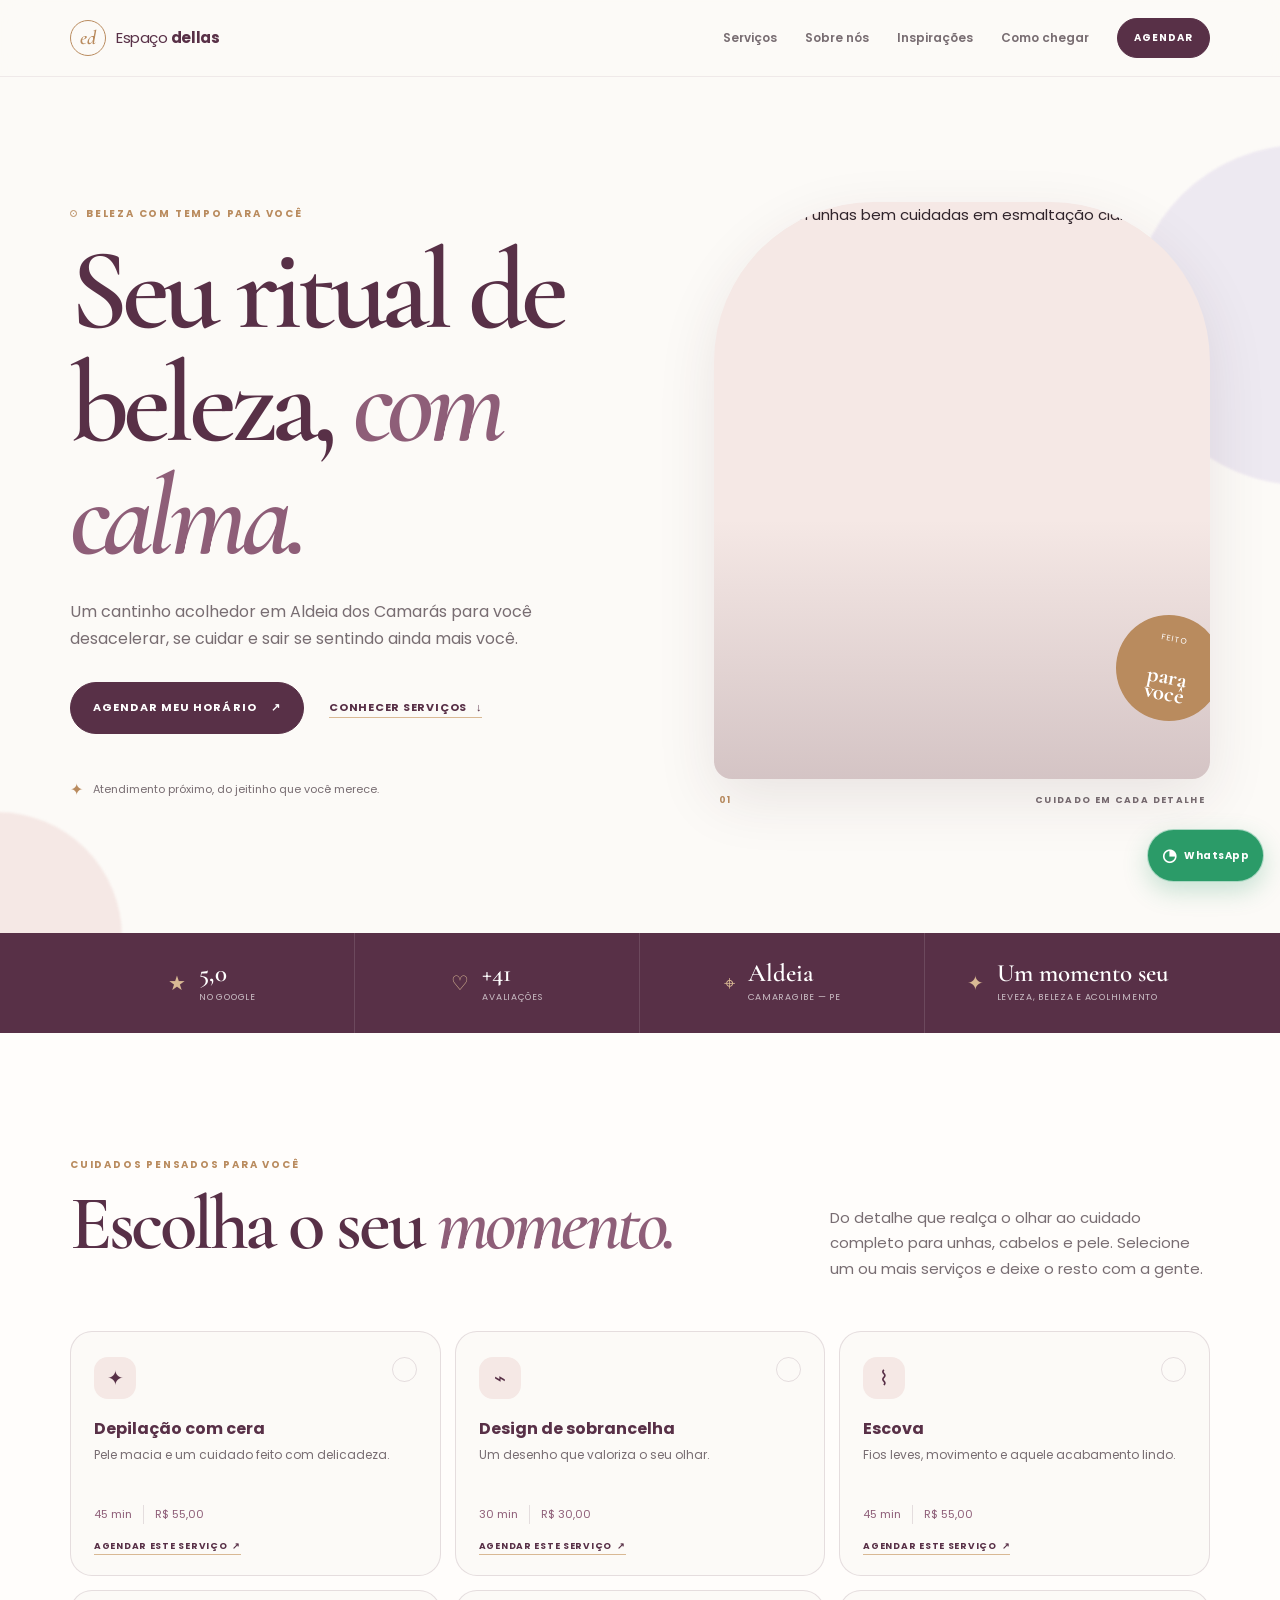
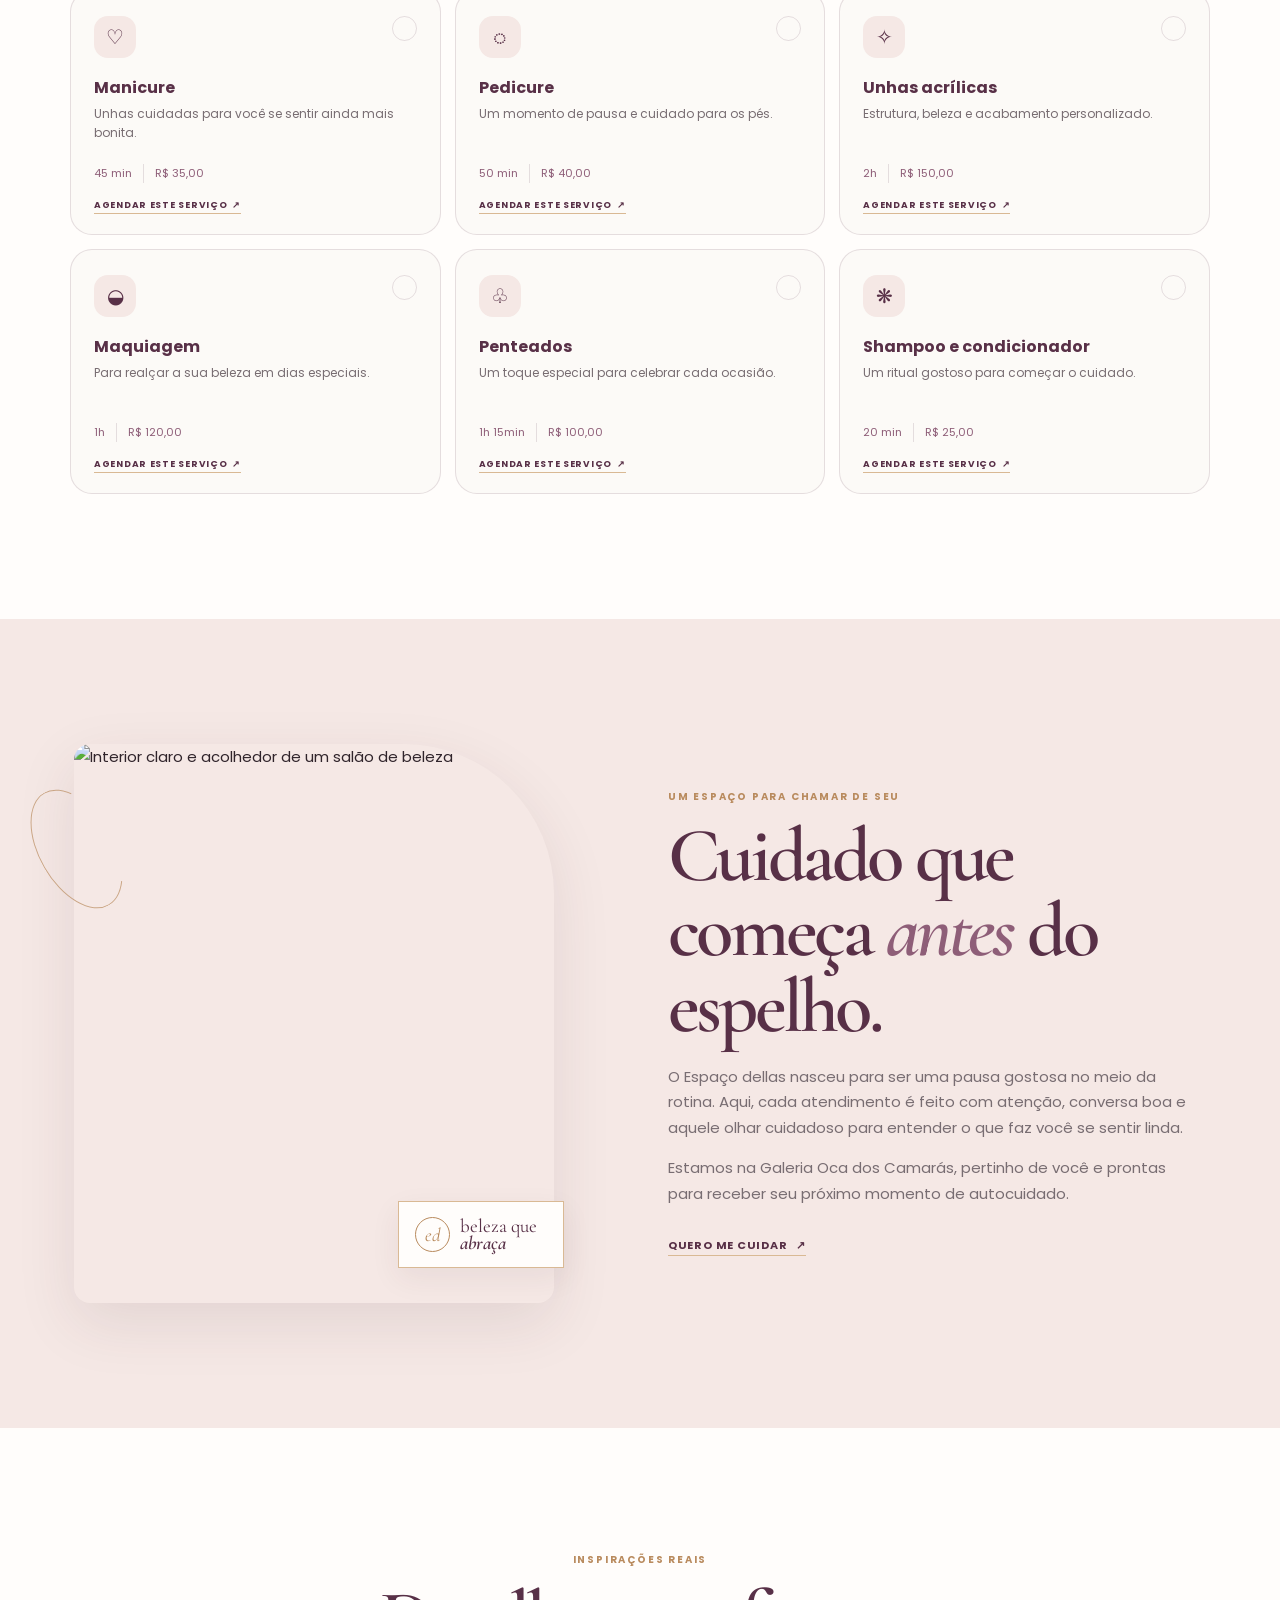
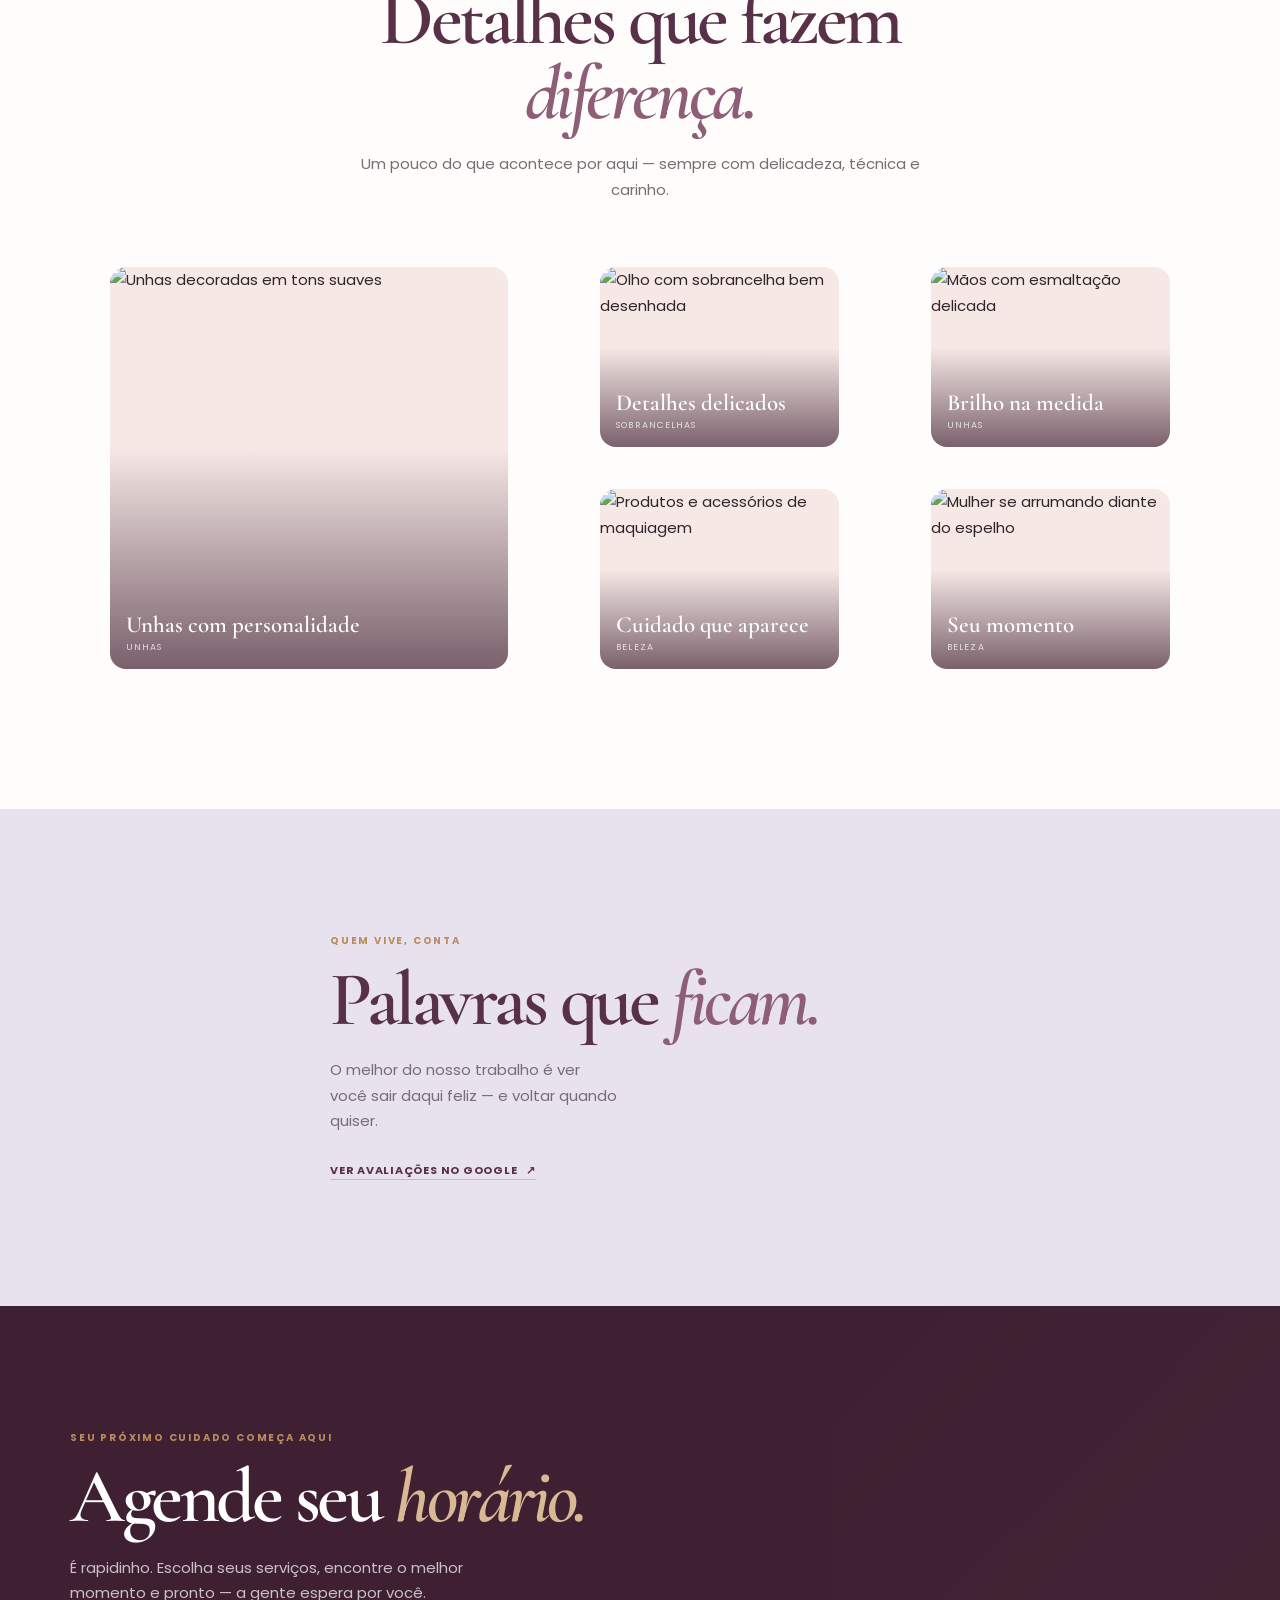
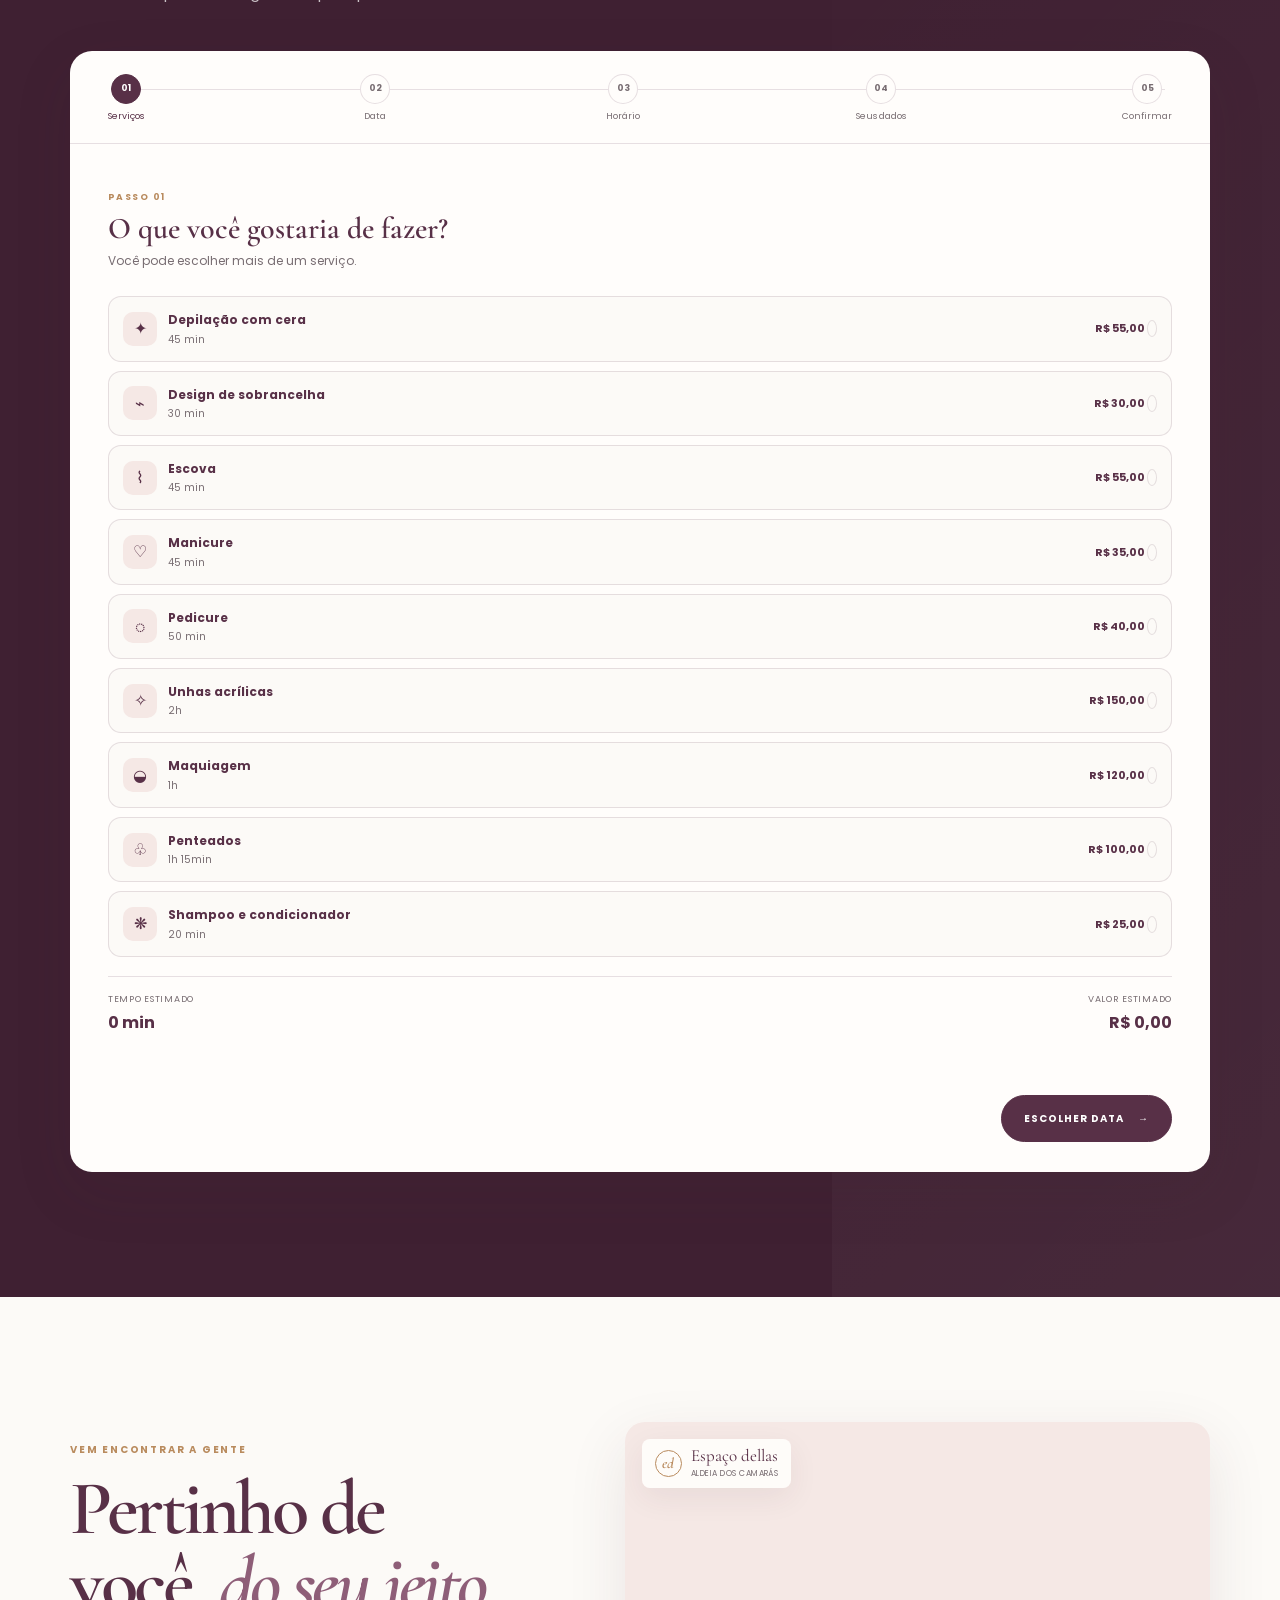
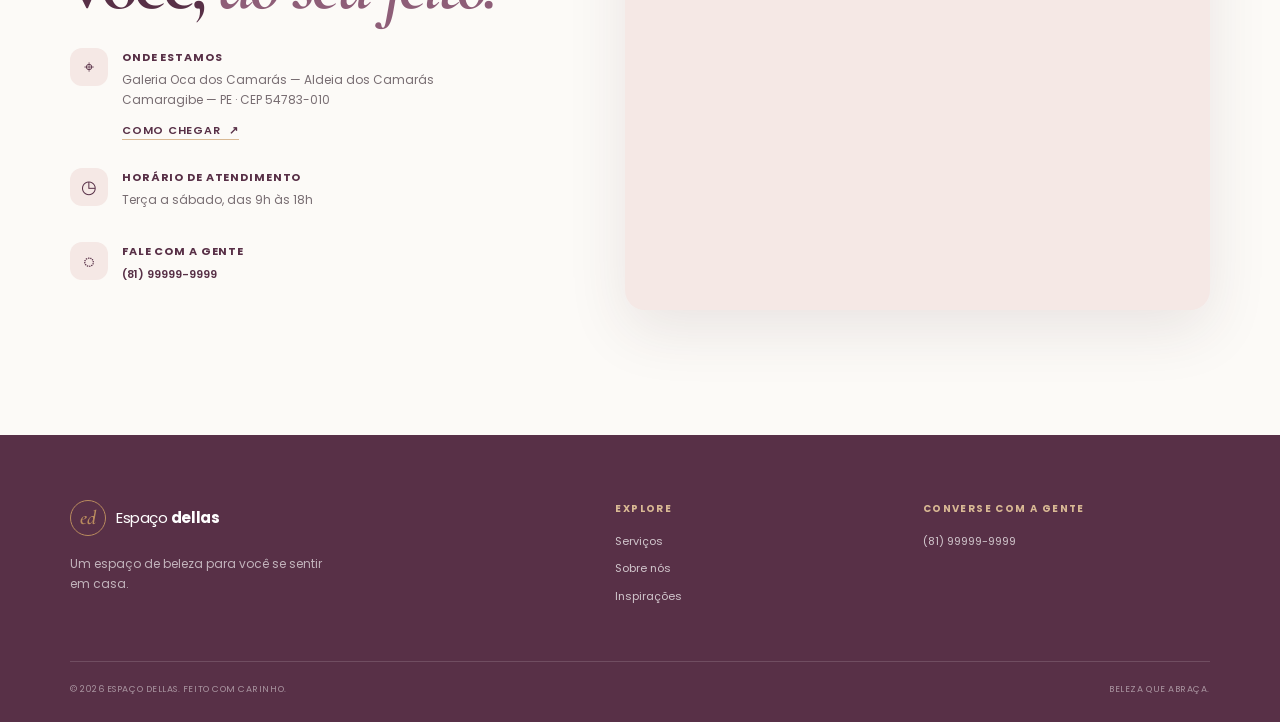
==== index.html @ 8ddf6ca5 "Add files via upload" ====
<!doctype html>
<html lang="pt-BR">
  <head>
    <meta charset="UTF-8" />
    <meta name="viewport" content="width=device-width, initial-scale=1.0" />
    <meta name="theme-color" content="#583047" />
    <meta name="description" content="Espaço dellas: salão de beleza em Aldeia dos Camarás, Camaragibe–PE. Agende depilação, sobrancelhas, unhas, maquiagem e cabelos com carinho." />
    <link rel="icon" href="favicon.svg" type="image/svg+xml" />
    <meta property="og:locale" content="pt_BR" />
    <meta property="og:type" content="website" />
    <meta property="og:site_name" content="Espaço dellas" />
    <meta property="og:title" content="Espaço dellas | Beleza com calma e carinho" />
    <meta property="og:description" content="Seu ritual de beleza, com calma, perto de casa. Conheça nossos serviços e agende seu horário." />
    <meta property="og:image" content="https://images.unsplash.com/photo-1616394584738-fc6e612e71b9?auto=format&fit=crop&w=1200&q=75" />
    <meta property="og:image:alt" content="Espaço dellas, salão de beleza em Camaragibe" />
    <meta name="twitter:card" content="summary_large_image" />
    <meta name="twitter:title" content="Espaço dellas | Beleza com calma e carinho" />
    <meta name="twitter:description" content="Serviços de beleza em Aldeia dos Camarás, Camaragibe–PE." />
    <meta name="twitter:image" content="https://images.unsplash.com/photo-1616394584738-fc6e612e71b9?auto=format&fit=crop&w=1200&q=75" />
    <!-- Insira o domínio real no canonical e em og:url antes de publicar. -->
    <title>Espaço dellas | Salão de beleza em Camaragibe</title>
    <link rel="preconnect" href="https://images.unsplash.com" crossorigin />
    <link rel="preload" as="image" href="https://images.unsplash.com/photo-1610992015732-2449b76344bc?auto=format&amp;fit=crop&amp;q=72&amp;w=720" imagesrcset="https://images.unsplash.com/photo-1610992015732-2449b76344bc?auto=format&amp;fit=crop&amp;q=72&amp;w=480 480w, https://images.unsplash.com/photo-1610992015732-2449b76344bc?auto=format&amp;fit=crop&amp;q=72&amp;w=720 720w, https://images.unsplash.com/photo-1610992015732-2449b76344bc?auto=format&amp;fit=crop&amp;q=72&amp;w=960 960w" imagesizes="(min-width: 860px) 480px, 90vw" fetchpriority="high" />
    <link rel="preconnect" href="https://fonts.googleapis.com" />
    <link rel="preconnect" href="https://fonts.gstatic.com" crossorigin />
    <link href="https://fonts.googleapis.com/css2?family=Cormorant+Garamond:ital,wght@0,600;1,600&family=Poppins:wght@400;600;700&display=swap" rel="stylesheet" />
    <link rel="stylesheet" href="styles.css" />
    <script type="application/ld+json" id="local-business-schema">
      {
        "@context": "https://schema.org",
        "@type": "BeautySalon",
        "name": "Espaço dellas",
        "description": "Salão de beleza acolhedor em Aldeia dos Camarás, Camaragibe–PE.",
        "openingHoursSpecification": [{
          "@type": "OpeningHoursSpecification",
          "dayOfWeek": ["Tuesday", "Wednesday", "Thursday", "Friday", "Saturday"],
          "opens": "09:00",
          "closes": "18:00"
        }],
        "address": {
          "@type": "PostalAddress",
          "streetAddress": "Galeria Oca dos Camarás – Aldeia dos Camarás",
          "addressLocality": "Camaragibe",
          "addressRegion": "PE",
          "postalCode": "54783-010",
          "addressCountry": "BR"
        }
      }
    </script>
  </head>
  <body>
    <a class="skip-link" href="#conteudo">Pular para o conteúdo</a>

    <header class="site-header" id="topo">
      <div class="container header-inner">
        <a class="brand" href="#topo" aria-label="Espaço dellas, início">
          <span class="brand-mark" aria-hidden="true">ed</span>
          <span class="brand-name">Espaço <strong>dellas</strong></span>
        </a>
        <button class="menu-toggle" type="button" aria-expanded="false" aria-controls="main-nav" aria-label="Abrir menu">
          <span></span><span></span><span></span>
        </button>
        <nav class="main-nav" id="main-nav" aria-label="Navegação principal">
          <a href="#servicos">Serviços</a>
          <a href="#sobre">Sobre nós</a>
          <a href="#galeria">Inspirações</a>
          <a href="#localizacao">Como chegar</a>
          <a class="button button-small nav-cta" href="#agendamento">Agendar</a>
        </nav>
      </div>
    </header>

    <main id="conteudo">
      <section class="hero section-pad" aria-labelledby="hero-title">
        <div class="hero-glow hero-glow-one" aria-hidden="true"></div>
        <div class="hero-glow hero-glow-two" aria-hidden="true"></div>
        <div class="container hero-grid">
          <div class="hero-copy reveal">
            <p class="eyebrow"><span class="eyebrow-dot"></span> Beleza com tempo para você</p>
            <h1 id="hero-title">Seu ritual de beleza, <em>com calma.</em></h1>
            <p class="hero-text">Um cantinho acolhedor em Aldeia dos Camarás para você desacelerar, se cuidar e sair se sentindo ainda mais você.</p>
            <div class="hero-actions">
              <a class="button" href="#agendamento">Agendar meu horário <span aria-hidden="true">↗</span></a>
              <a class="text-link" href="#servicos">Conhecer serviços <span aria-hidden="true">↓</span></a>
            </div>
            <div class="hero-note"><span class="hero-note-mark">✦</span> Atendimento próximo, do jeitinho que você merece.</div>
          </div>
          <div class="hero-visual reveal reveal-delay" aria-label="Imagem de unhas cuidadas e esmaltação delicada">
            <div class="hero-image-frame">
              <img src="https://images.unsplash.com/photo-1610992015732-2449b76344bc?auto=format&amp;fit=crop&amp;q=72&amp;w=720" srcset="https://images.unsplash.com/photo-1610992015732-2449b76344bc?auto=format&amp;fit=crop&amp;q=72&amp;w=480 480w, https://images.unsplash.com/photo-1610992015732-2449b76344bc?auto=format&amp;fit=crop&amp;q=72&amp;w=720 720w, https://images.unsplash.com/photo-1610992015732-2449b76344bc?auto=format&amp;fit=crop&amp;q=72&amp;w=960 960w" sizes="(min-width: 860px) 480px, 90vw" alt="Mãos com unhas bem cuidadas em esmaltação clara" width="720" height="840" fetchpriority="high" decoding="async" />
              <div class="hero-stamp"><span>feito</span><strong>para<br />você</strong></div>
            </div>
            <div class="hero-caption"><span>01</span><span>cuidado em cada detalhe</span></div>
          </div>
        </div>
      </section>

      <section class="trust-strip" aria-label="Destaques do Espaço dellas">
        <div class="container trust-grid">
          <div class="trust-item"><span class="trust-icon">★</span><div><strong>5,0</strong><small>no Google</small></div></div>
          <div class="trust-item"><span class="trust-icon">♡</span><div><strong>+41</strong><small>avaliações</small></div></div>
          <div class="trust-item"><span class="trust-icon">⌖</span><div><strong>Aldeia</strong><small>Camaragibe — PE</small></div></div>
          <div class="trust-item trust-note"><span class="trust-icon">✦</span><div><strong>Um momento seu</strong><small>leveza, beleza e acolhimento</small></div></div>
        </div>
      </section>

      <section class="section-pad services-section" id="servicos" aria-labelledby="services-title">
        <div class="container">
          <div class="section-heading split-heading reveal">
            <div><p class="eyebrow">Cuidados pensados para você</p><h2 id="services-title">Escolha o seu <em>momento.</em></h2></div>
            <p>Do detalhe que realça o olhar ao cuidado completo para unhas, cabelos e pele. Selecione um ou mais serviços e deixe o resto com a gente.</p>
          </div>
          <div class="services-grid" id="service-options" aria-live="polite"></div>
        </div>
      </section>

      <section class="about-section section-pad" id="sobre" aria-labelledby="about-title">
        <div class="container about-grid">
          <div class="about-visual reveal">
            <div class="about-image-main"><img src="https://images.unsplash.com/photo-1560066984-138dadb4c035?auto=format&amp;fit=crop&amp;q=72&amp;w=640" srcset="https://images.unsplash.com/photo-1560066984-138dadb4c035?auto=format&amp;fit=crop&amp;q=72&amp;w=400 400w, https://images.unsplash.com/photo-1560066984-138dadb4c035?auto=format&amp;fit=crop&amp;q=72&amp;w=640 640w, https://images.unsplash.com/photo-1560066984-138dadb4c035?auto=format&amp;fit=crop&amp;q=72&amp;w=900 900w" sizes="(min-width: 860px) 45vw, 90vw" alt="Interior claro e acolhedor de um salão de beleza" width="780" height="900" loading="lazy" decoding="async" /></div>
            <div class="about-card"><span class="about-card-mark">ed</span><span>beleza que<br /><strong>abraça</strong></span></div>
            <span class="decor-line decor-line-left" aria-hidden="true"></span>
          </div>
          <div class="about-copy reveal reveal-delay">
            <p class="eyebrow">Um espaço para chamar de seu</p>
            <h2 id="about-title">Cuidado que começa <em>antes</em> do espelho.</h2>
            <p>O Espaço dellas nasceu para ser uma pausa gostosa no meio da rotina. Aqui, cada atendimento é feito com atenção, conversa boa e aquele olhar cuidadoso para entender o que faz você se sentir linda.</p>
            <p>Estamos na Galeria Oca dos Camarás, pertinho de você e prontas para receber seu próximo momento de autocuidado.</p>
            <a class="text-link dark-link" href="#agendamento">Quero me cuidar <span aria-hidden="true">↗</span></a>
          </div>
        </div>
      </section>

      <section class="section-pad gallery-section" id="galeria" aria-labelledby="gallery-title">
        <div class="container">
          <div class="section-heading centered-heading reveal"><p class="eyebrow">Inspirações reais</p><h2 id="gallery-title">Detalhes que fazem <em>diferença.</em></h2><p>Um pouco do que acontece por aqui — sempre com delicadeza, técnica e carinho.</p></div>
          <div class="gallery-grid" id="gallery-grid"></div>
        </div>
      </section>

      <section class="testimonials-section section-pad" id="testimonials" aria-labelledby="testimonials-title">
        <div class="container testimonials-layout">
          <div class="testimonials-intro reveal"><p class="eyebrow">Quem vive, conta</p><h2 id="testimonials-title">Palavras que <em>ficam.</em></h2><p>O melhor do nosso trabalho é ver você sair daqui feliz — e voltar quando quiser.</p><a class="text-link dark-link" href="https://www.google.com/search?q=Espa%C3%A7o+dellas+Camaragibe" target="_blank" rel="noopener">Ver avaliações no Google <span aria-hidden="true">↗</span></a></div>
          <div class="testimonials-grid" id="testimonials-grid"></div>
        </div>
      </section>

      <section class="booking-section section-pad" id="agendamento" aria-labelledby="booking-title">
        <div class="container booking-shell">
          <div class="booking-heading reveal"><p class="eyebrow">Seu próximo cuidado começa aqui</p><h2 id="booking-title">Agende seu <em>horário.</em></h2><p>É rapidinho. Escolha seus serviços, encontre o melhor momento e pronto — a gente espera por você.</p></div>
          <div class="wizard reveal reveal-delay" id="booking-wizard">
            <div class="wizard-progress" aria-label="Progresso do agendamento">
              <div class="progress-line"><span id="progress-line-fill"></span></div>
              <ol class="step-indicators">
                <li class="active" data-indicator="1"><span>01</span><small>Serviços</small></li>
                <li data-indicator="2"><span>02</span><small>Data</small></li>
                <li data-indicator="3"><span>03</span><small>Horário</small></li>
                <li data-indicator="4"><span>04</span><small>Seus dados</small></li>
                <li data-indicator="5"><span>05</span><small>Confirmar</small></li>
              </ol>
            </div>

            <div class="wizard-step active" data-step="1">
              <div class="step-heading"><span class="step-kicker">Passo 01</span><h3>O que você gostaria de fazer?</h3><p>Você pode escolher mais de um serviço.</p></div>
              <div class="wizard-services" id="wizard-services"></div>
              <div class="wizard-total"><span><small>Tempo estimado</small><strong id="total-duration">0 min</strong></span><span><small>Valor estimado</small><strong id="total-price">R$ 0,00</strong></span></div>
              <p class="form-error" id="step-1-error" role="alert"></p>
              <div class="wizard-actions"><span></span><button class="button" type="button" data-next="2">Escolher data <span aria-hidden="true">→</span></button></div>
            </div>

            <div class="wizard-step" data-step="2" hidden>
              <div class="step-heading"><span class="step-kicker">Passo 02</span><h3>Qual dia combina com você?</h3><p>Escolha uma data disponível no calendário.</p></div>
              <div class="calendar-wrap">
                <div class="calendar-header"><button class="icon-button" type="button" id="calendar-prev" aria-label="Mês anterior">←</button><strong id="calendar-month"></strong><button class="icon-button" type="button" id="calendar-next" aria-label="Próximo mês">→</button></div>
                <div class="calendar-weekdays" aria-hidden="true"><span>dom</span><span>seg</span><span>ter</span><span>qua</span><span>qui</span><span>sex</span><span>sáb</span></div>
                <div class="calendar-grid" id="calendar-grid" role="group" aria-label="Calendário de datas disponíveis"></div>
                <div class="calendar-legend"><span><i class="legend-dot available"></i> disponível</span><span><i class="legend-dot closed"></i> fechado</span></div>
              </div>
              <p class="selected-date-note" id="selected-date-note">Nenhum dia selecionado ainda.</p>
              <p class="form-error" id="step-2-error" role="alert"></p>
              <div class="wizard-actions"><button class="button button-ghost" type="button" data-back="1">← Voltar</button><button class="button" type="button" data-next="3">Ver horários <span aria-hidden="true">→</span></button></div>
            </div>

            <div class="wizard-step" data-step="3" hidden>
              <div class="step-heading"><span class="step-kicker">Passo 03</span><h3>Qual horário fica melhor?</h3><p>Horários com atendimento já reservado aparecem indisponíveis.</p></div>
              <div class="selected-context" id="time-context"></div>
              <div class="time-slots" id="time-slots"></div>
              <p class="form-error" id="step-3-error" role="alert"></p>
              <div class="wizard-actions"><button class="button button-ghost" type="button" data-back="2">← Voltar</button><button class="button" type="button" data-next="4">Continuar <span aria-hidden="true">→</span></button></div>
            </div>

            <div class="wizard-step" data-step="4" hidden>
              <div class="step-heading"><span class="step-kicker">Passo 04</span><h3>Como podemos chamar você?</h3><p>Esses dados ajudam a confirmar seu atendimento pelo WhatsApp.</p></div>
              <form class="booking-form" id="booking-form" novalidate>
                <div class="form-field"><label for="customer-name">Seu nome <span>*</span></label><input id="customer-name" name="name" type="text" placeholder="Como você gosta de ser chamada?" autocomplete="name" aria-describedby="name-error" required /><small class="field-error" id="name-error"></small></div>
                <div class="form-field"><label for="customer-whatsapp">Seu WhatsApp <span>*</span></label><input id="customer-whatsapp" name="whatsapp" type="tel" inputmode="numeric" placeholder="(81) 99999-9999" autocomplete="tel" maxlength="15" aria-describedby="whatsapp-error" required /><small class="field-error" id="whatsapp-error"></small></div>
                <div class="form-field full-field"><label for="customer-note">Alguma observação? <small>opcional</small></label><textarea id="customer-note" name="note" rows="3" placeholder="Ex.: prefiro um tom nude nas unhas..."></textarea></div>
              </form>
              <div class="wizard-actions"><button class="button button-ghost" type="button" data-back="3">← Voltar</button><button class="button" type="button" data-next="5">Revisar agendamento <span aria-hidden="true">→</span></button></div>
            </div>

            <div class="wizard-step" data-step="5" hidden>
              <div class="step-heading"><span class="step-kicker">Passo 05</span><h3>Está tudo certo?</h3><p>Confira os detalhes antes de confirmar seu horário.</p></div>
              <div class="review-card" id="review-card"></div>
              <p class="form-error" id="step-5-error" role="alert"></p>
              <div class="wizard-actions"><button class="button button-ghost" type="button" data-back="4">← Ajustar</button><button class="button" type="button" id="confirm-booking">Confirmar agendamento <span aria-hidden="true">↗</span></button></div>
            </div>
          </div>

          <div class="booking-success" id="booking-success" hidden aria-live="polite">
            <div class="success-icon">✓</div><p class="eyebrow">Quase lá</p><h3>Envie no WhatsApp para confirmar.</h3><p id="success-message">Abrimos o WhatsApp para você enviar o pedido ao Espaço dellas. O horário fica confirmado quando elas responderem.</p><div class="success-actions"><a class="button" id="success-whatsapp-link" href="#" target="_blank" rel="noopener">Abrir WhatsApp <span aria-hidden="true">↗</span></a><button class="button button-ghost" type="button" id="new-booking">Fazer novo agendamento</button></div>
          </div>
        </div>
      </section>

      <section class="location-section section-pad" id="localizacao" aria-labelledby="location-title">
        <div class="container location-grid">
          <div class="location-copy reveal"><p class="eyebrow">Vem encontrar a gente</p><h2 id="location-title">Pertinho de você, <em>do seu jeito.</em></h2><div class="location-detail"><span class="detail-icon">⌖</span><div><strong>Onde estamos</strong><p id="business-address">Galeria Oca dos Camarás — Aldeia dos Camarás<br />Camaragibe — PE · CEP 54783-010</p><a class="text-link dark-link" id="directions-link" href="#" target="_blank" rel="noopener">Como chegar <span aria-hidden="true">↗</span></a></div></div><div class="location-detail"><span class="detail-icon">◷</span><div><strong>Horário de atendimento</strong><p id="business-hours">Terça a sábado, das 9h às 18h</p></div></div><div class="location-detail"><span class="detail-icon">◌</span><div><strong>Fale com a gente</strong><p><a id="business-whatsapp" href="#">WhatsApp</a><br /><a id="business-instagram" href="#" target="_blank" rel="noopener">Instagram</a></p></div></div></div>
          <div class="map-wrap reveal reveal-delay"><iframe title="Mapa com a localização do Espaço dellas em Camaragibe" src="https://www.google.com/maps?q=Galeria+Oca+dos+Camar%C3%A1s%2C+Aldeia+dos+Camar%C3%A1s%2C+Camaragibe%2C+PE&output=embed" loading="lazy" referrerpolicy="no-referrer-when-downgrade"></iframe><div class="map-label"><span class="brand-mark small-mark">ed</span><span>Espaço dellas<br /><small>Aldeia dos Camarás</small></span></div></div>
        </div>
      </section>
    </main>

    <footer class="site-footer">
      <div class="container footer-top"><div class="footer-brand"><a class="brand light-brand" href="#topo"><span class="brand-mark">ed</span><span class="brand-name">Espaço <strong>dellas</strong></span></a><p>Um espaço de beleza para você se sentir em casa.</p></div><div class="footer-links"><div><strong>Explore</strong><a href="#servicos">Serviços</a><a href="#sobre">Sobre nós</a><a href="#galeria">Inspirações</a></div><div><strong>Converse com a gente</strong><a id="footer-whatsapp" href="#">WhatsApp</a><a id="footer-instagram" href="#" target="_blank" rel="noopener">Instagram</a><button class="footer-admin-link" type="button" id="owner-access">Área da dona</button></div></div></div>
      <div class="container footer-bottom"><span>© <span id="current-year"></span> Espaço dellas. Feito com carinho.</span><span>Beleza que abraça.</span></div>
    </footer>

    <div class="owner-panel" id="owner-panel" hidden aria-labelledby="owner-panel-title">
      <div class="owner-panel-backdrop" data-close-owner></div>
      <section class="owner-panel-card" id="owner-panel-card" role="dialog" aria-modal="true" aria-labelledby="owner-panel-title" aria-describedby="owner-panel-description">
        <button class="owner-close icon-button" type="button" data-close-owner aria-label="Fechar painel">×</button>
        <p class="eyebrow">Acesso reservado</p><h2 id="owner-panel-title">Agenda da semana</h2><p class="owner-disclaimer" id="owner-panel-description">Este painel lê apenas os agendamentos salvos neste navegador. Para uma agenda compartilhada entre dispositivos, conecte um backend conforme o guia.</p>
        <form class="owner-login" id="owner-login"><label for="owner-password">Senha do painel</label><div class="owner-password-row"><input id="owner-password" type="password" autocomplete="current-password" placeholder="Digite sua senha" required /><button class="button button-small" type="submit">Entrar</button></div><small class="field-error" id="owner-error"></small></form>
        <div class="owner-content" id="owner-content" hidden><div class="owner-summary" id="owner-summary"></div><div class="owner-bookings" id="owner-bookings"></div><button class="button button-ghost button-small" type="button" id="owner-logout">Sair do painel</button></div>
      </section>
    </div>

    <a class="floating-whatsapp" id="floating-whatsapp" href="#" target="_blank" rel="noopener" aria-label="Falar com o Espaço dellas pelo WhatsApp"><span aria-hidden="true">◔</span><span>WhatsApp</span></a>
    <a class="mobile-book-button" href="#agendamento">Agendar horário <span aria-hidden="true">↗</span></a>
    <noscript><div class="noscript-message">Para agendar online e ver os horários disponíveis, ative o JavaScript. Você também pode falar com o Espaço dellas pelo WhatsApp.</div></noscript>
    <script src="script.js"></script>
  </body>
</html>
---- styles.css ----
:root {
  --plum: #583047;
  --plum-deep: #3f2032;
  --plum-soft: #8e5e78;
  --blush: #f5e8e5;
  --blush-deep: #ead0cf;
  --lilac: #e8e2ef;
  --cream: #fcfaf7;
  --paper: #fffdfb;
  --gold: #b98b5e;
  --gold-light: #d9b994;
  --ink: #30242b;
  --muted: #786d72;
  --line: rgba(88, 48, 71, 0.14);
  --shadow: 0 20px 60px rgba(68, 38, 53, 0.10);
  --shadow-soft: 0 10px 30px rgba(68, 38, 53, 0.07);
  --radius: 22px;
  --font-display: "Cormorant Garamond", Georgia, serif;
  --font-body: "Poppins", Arial, sans-serif;
  color-scheme: light;
}

* { box-sizing: border-box; }
html { scroll-behavior: smooth; }
body { margin: 0; background: var(--cream); color: var(--ink); font-family: var(--font-body); font-size: 15px; line-height: 1.7; overflow-x: hidden; }
body:has(.owner-panel:not([hidden])) { overflow: hidden; }
img { display: block; max-width: 100%; }
a { color: inherit; text-decoration: none; }
button, input, textarea { font: inherit; }
button, a { -webkit-tap-highlight-color: transparent; }
button { cursor: pointer; }
:focus-visible { outline: 3px solid var(--gold); outline-offset: 4px; }
::selection { background: var(--plum); color: #fff; }

.container { width: min(1140px, calc(100% - 40px)); margin: 0 auto; }
.section-pad { padding: 104px 0; }
.eyebrow { display: flex; align-items: center; gap: 9px; margin: 0 0 14px; color: var(--gold); font-size: 10px; font-weight: 700; letter-spacing: .18em; line-height: 1.4; text-transform: uppercase; }
.eyebrow-dot { width: 7px; height: 7px; border: 1px solid var(--gold); border-radius: 50%; position: relative; }
.eyebrow-dot::after { content: ""; position: absolute; inset: 2px; background: var(--gold); border-radius: 50%; }
h1, h2, h3, p { margin-top: 0; }
h1, h2, h3 { color: var(--plum); font-family: var(--font-display); font-weight: 600; line-height: .98; }
h1 { max-width: 580px; margin-bottom: 24px; font-size: clamp(3.9rem, 10vw, 7.2rem); letter-spacing: -.055em; }
h2 { margin-bottom: 20px; font-size: clamp(3rem, 6vw, 5rem); letter-spacing: -.045em; }
h3 { margin-bottom: 10px; font-size: clamp(2rem, 4vw, 3rem); }
h1 em, h2 em, h3 em { color: var(--plum-soft); font-style: italic; }
.button { display: inline-flex; align-items: center; justify-content: center; gap: 14px; min-height: 52px; padding: 14px 22px; border: 1px solid var(--plum); border-radius: 999px; background: var(--plum); color: #fff; font-size: 11px; font-weight: 700; letter-spacing: .1em; line-height: 1.2; text-transform: uppercase; transition: transform .2s ease, box-shadow .2s ease, background .2s ease; }
.button:hover { background: var(--plum-deep); box-shadow: 0 9px 20px rgba(88, 48, 71, .22); transform: translateY(-2px); }
.button-small { min-height: 40px; padding: 10px 16px; font-size: 10px; }
.button-ghost { border-color: var(--line); background: transparent; color: var(--plum); }
.button-ghost:hover { background: var(--blush); box-shadow: none; }
.text-link { display: inline-flex; align-items: center; gap: 9px; border-bottom: 1px solid var(--gold-light); color: var(--plum); font-size: 11px; font-weight: 700; letter-spacing: .07em; text-transform: uppercase; transition: color .2s ease, border-color .2s ease; }
.text-link:hover { border-color: var(--plum); color: var(--plum-soft); }
.dark-link { color: var(--plum); }
.skip-link { position: fixed; left: 16px; top: 12px; z-index: 50; padding: 10px 15px; border-radius: 8px; background: var(--plum); color: #fff; transform: translateY(-160%); transition: transform .2s ease; }
.skip-link:focus { transform: translateY(0); }

.site-header { position: sticky; top: 0; z-index: 20; border-bottom: 1px solid rgba(88, 48, 71, .08); background: rgba(252, 250, 247, .9); backdrop-filter: blur(15px); }
.header-inner { display: flex; align-items: center; justify-content: space-between; min-height: 76px; }
.brand { display: inline-flex; align-items: center; gap: 10px; color: var(--plum); }
.brand-mark { display: inline-grid; place-items: center; width: 36px; height: 36px; border: 1px solid var(--gold); border-radius: 50%; color: var(--gold); font-family: var(--font-display); font-size: 20px; font-style: italic; font-weight: 600; line-height: 1; }
.brand-name { font-size: 15px; letter-spacing: -.03em; }
.brand-name strong { font-weight: 700; }
.menu-toggle { display: grid; place-content: center; gap: 5px; width: 44px; height: 44px; border: 0; background: transparent; }
.menu-toggle span { display: block; width: 23px; height: 1px; background: var(--plum); transition: transform .2s ease; }
.menu-toggle[aria-expanded="true"] span:first-child { transform: translateY(6px) rotate(45deg); }
.menu-toggle[aria-expanded="true"] span:nth-child(2) { opacity: 0; }
.menu-toggle[aria-expanded="true"] span:last-child { transform: translateY(-6px) rotate(-45deg); }
.main-nav { position: absolute; top: calc(100% + 1px); left: 0; right: 0; display: none; padding: 22px 20px 28px; border-bottom: 1px solid var(--line); background: var(--cream); box-shadow: var(--shadow-soft); }
.main-nav.open { display: grid; gap: 16px; }
.main-nav a:not(.button) { padding: 5px 0; color: var(--muted); font-size: 12px; font-weight: 600; }
.main-nav .nav-cta { width: max-content; }

.hero { position: relative; min-height: 670px; overflow: hidden; background: var(--cream); }
.hero-grid { position: relative; z-index: 1; display: grid; align-items: center; gap: 54px; }
.hero-copy { padding-top: 20px; }
.hero-text { max-width: 480px; margin-bottom: 30px; color: var(--muted); font-size: 16px; }
.hero-actions { display: flex; flex-wrap: wrap; align-items: center; gap: 25px; }
.hero-note { display: flex; align-items: center; gap: 10px; margin-top: 42px; color: var(--muted); font-size: 11px; }
.hero-note-mark { color: var(--gold); font-size: 16px; }
.hero-visual { position: relative; max-width: 560px; margin: 0 auto; }
.hero-image-frame { position: relative; overflow: hidden; aspect-ratio: .86; border-radius: 160px 160px 18px 18px; background: var(--blush); box-shadow: var(--shadow); }
.hero-image-frame::after { content: ""; position: absolute; inset: 0; background: linear-gradient(180deg, transparent 55%, rgba(63, 32, 50, .18)); pointer-events: none; }
.hero-image-frame img { width: 100%; height: 100%; object-fit: cover; }
.hero-stamp { position: absolute; right: -12px; bottom: 58px; z-index: 1; display: grid; place-items: center; width: 106px; height: 106px; border-radius: 50%; background: var(--gold); color: #fff; text-align: center; transform: rotate(11deg); }
.hero-stamp span { margin-bottom: -12px; font-size: 8px; letter-spacing: .15em; text-transform: uppercase; }
.hero-stamp strong { font-family: var(--font-display); font-size: 23px; line-height: .75; }
.hero-caption { display: flex; justify-content: space-between; padding: 14px 5px 0; color: var(--muted); font-size: 9px; font-weight: 700; letter-spacing: .15em; text-transform: uppercase; }
.hero-caption span:first-child { color: var(--gold); }
.hero-glow { position: absolute; border-radius: 50%; filter: blur(1px); pointer-events: none; }
.hero-glow-one { top: 8%; right: -15%; width: 340px; height: 340px; background: var(--lilac); opacity: .7; }
.hero-glow-two { bottom: -15%; left: -10%; width: 250px; height: 250px; background: var(--blush); }

.trust-strip { background: var(--plum); color: #fff; }
.trust-grid { display: grid; grid-template-columns: repeat(2, 1fr); }
.trust-item { display: flex; align-items: center; gap: 13px; min-height: 100px; padding: 16px 0; }
.trust-icon { color: var(--gold-light); font-size: 20px; }
.trust-item strong, .trust-item small { display: block; }
.trust-item strong { font-family: var(--font-display); font-size: 25px; font-weight: 600; line-height: 1; }
.trust-item small { margin-top: 4px; color: rgba(255,255,255,.68); font-size: 9px; letter-spacing: .08em; text-transform: uppercase; }
.trust-note { display: none; }

.section-heading { margin-bottom: 50px; }
.split-heading { display: grid; gap: 20px; }
.split-heading > p { max-width: 380px; margin: 8px 0 0; color: var(--muted); }
.services-section { background: var(--paper); }
.services-grid { display: grid; gap: 14px; }
.service-card { position: relative; display: flex; min-height: 242px; flex-direction: column; padding: 25px 23px 20px; border: 1px solid var(--line); border-radius: var(--radius); background: var(--cream); transition: transform .25s ease, border-color .25s ease, box-shadow .25s ease; }
.service-card:hover, .service-card.selected { border-color: var(--gold-light); box-shadow: var(--shadow-soft); transform: translateY(-4px); }
.service-card.selected { background: #fff9f7; }
.service-card-top { display: flex; align-items: flex-start; justify-content: space-between; gap: 12px; }
.service-icon { display: grid; place-items: center; width: 42px; height: 42px; border-radius: 14px; background: var(--blush); color: var(--plum); font-size: 20px; }
.service-check { display: grid; place-items: center; width: 25px; height: 25px; border: 1px solid var(--line); border-radius: 50%; color: transparent; font-size: 13px; }
.service-card.selected .service-check { border-color: var(--plum); background: var(--plum); color: #fff; }
.service-card h3 { margin: 20px 0 7px; color: var(--plum); font-family: var(--font-body); font-size: 16px; font-weight: 700; line-height: 1.25; }
.service-card p { min-height: 45px; margin-bottom: 14px; color: var(--muted); font-size: 12px; line-height: 1.55; }
.service-meta { display: flex; gap: 11px; margin-top: auto; color: var(--plum-soft); font-size: 11px; }
.service-meta span + span { padding-left: 11px; border-left: 1px solid var(--line); }
.service-quick { display: inline-flex; align-items: center; gap: 5px; width: max-content; margin-top: 15px; padding: 0; border: 0; border-bottom: 1px solid var(--gold-light); background: transparent; color: var(--plum); font-size: 9px; font-weight: 700; letter-spacing: .08em; text-transform: uppercase; }
.service-quick:hover { border-color: var(--plum); }

.about-section { background: var(--blush); }
.about-grid { display: grid; align-items: center; gap: 60px; }
.about-visual { position: relative; max-width: 480px; margin: 0 auto; }
.about-image-main { overflow: hidden; aspect-ratio: .86; border-radius: 16px 150px 16px 16px; box-shadow: var(--shadow); }
.about-image-main img { width: 100%; height: 100%; object-fit: cover; }
.about-card { position: absolute; right: -10px; bottom: 35px; display: flex; align-items: center; gap: 10px; min-width: 166px; padding: 15px 16px; border: 1px solid var(--gold-light); background: var(--paper); color: var(--plum); font-family: var(--font-display); font-size: 19px; line-height: .9; box-shadow: var(--shadow-soft); }
.about-card strong { font-style: italic; font-weight: 600; }
.about-card-mark { display: grid; place-items: center; width: 35px; height: 35px; border: 1px solid var(--gold); border-radius: 50%; color: var(--gold); font-size: 19px; font-style: italic; }
.decor-line { position: absolute; display: block; border: 1px solid var(--gold); border-radius: 50%; opacity: .7; }
.decor-line-left { top: 40px; left: -35px; width: 75px; height: 130px; border-right-color: transparent; transform: rotate(-30deg); }
.about-copy p:not(.eyebrow) { max-width: 520px; color: var(--muted); }
.about-copy .dark-link { margin-top: 15px; }

.gallery-section { background: var(--paper); }
.centered-heading { max-width: 620px; margin-right: auto; margin-left: auto; text-align: center; }
.centered-heading .eyebrow { justify-content: center; }
.centered-heading > p:last-child { color: var(--muted); }
.gallery-grid { display: grid; grid-template-columns: repeat(2, 1fr); gap: 12px; }
.gallery-item { position: relative; overflow: hidden; min-height: 190px; border-radius: 16px; background: var(--blush); }
.gallery-item:first-child { grid-column: span 2; min-height: 260px; }
.gallery-item img { width: 100%; height: 100%; object-fit: cover; transition: transform .5s ease; }
.gallery-item:hover img { transform: scale(1.04); }
.gallery-item::after { content: ""; position: absolute; inset: 0; background: linear-gradient(180deg, transparent 45%, rgba(63, 32, 50, .68)); pointer-events: none; }
.gallery-label { position: absolute; right: 16px; bottom: 14px; left: 16px; z-index: 1; color: #fff; }
.gallery-label strong, .gallery-label small { display: block; }
.gallery-label strong { font-family: var(--font-display); font-size: 23px; font-weight: 600; line-height: 1; }
.gallery-label small { margin-top: 3px; color: rgba(255,255,255,.75); font-size: 9px; letter-spacing: .12em; text-transform: uppercase; }

.testimonials-section { background: var(--lilac); }
.testimonials-layout { display: grid; gap: 45px; }
.testimonials-intro > p:not(.eyebrow) { max-width: 290px; color: var(--muted); }
.testimonials-intro .text-link { margin-top: 12px; }
.testimonials-grid { display: grid; gap: 13px; }
.testimonial { position: relative; padding: 25px 24px 23px; border-radius: 17px; background: rgba(255,255,255,.66); }
.testimonial::before { content: "“"; position: absolute; top: 5px; right: 20px; color: var(--gold-light); font-family: Georgia, serif; font-size: 65px; line-height: 1; }
.testimonial p { position: relative; max-width: 400px; margin-bottom: 18px; color: var(--plum); font-family: var(--font-display); font-size: 21px; line-height: 1.1; }
.testimonial cite { color: var(--muted); font-size: 10px; font-style: normal; font-weight: 700; letter-spacing: .1em; text-transform: uppercase; }

.booking-section { position: relative; background: var(--plum-deep); color: #fff; }
.booking-section::before { content: ""; position: absolute; top: 0; right: 0; width: 35%; height: 100%; background: linear-gradient(135deg, transparent, rgba(255,255,255,.04)); pointer-events: none; }
.booking-heading { position: relative; max-width: 610px; margin-bottom: 45px; }
.booking-heading h2 { color: #fff; }
.booking-heading h2 em { color: var(--gold-light); }
.booking-heading > p:last-child { max-width: 450px; margin-bottom: 0; color: rgba(255,255,255,.72); }
.booking-shell { position: relative; z-index: 1; }
.wizard { overflow: hidden; border-radius: 22px; background: var(--paper); color: var(--ink); box-shadow: var(--shadow); }
.wizard-progress { position: relative; padding: 23px 20px 19px; border-bottom: 1px solid var(--line); }
.progress-line { position: absolute; top: 38px; right: 45px; left: 45px; height: 1px; background: var(--line); }
.progress-line span { display: block; width: 0; height: 100%; background: var(--gold); transition: width .3s ease; }
.step-indicators { position: relative; z-index: 1; display: flex; justify-content: space-between; margin: 0; padding: 0; list-style: none; }
.step-indicators li { display: grid; justify-items: center; gap: 5px; color: var(--muted); font-size: 9px; text-align: center; }
.step-indicators li span { display: grid; place-items: center; width: 30px; height: 30px; border: 1px solid var(--line); border-radius: 50%; background: var(--paper); color: var(--muted); font-size: 9px; font-weight: 700; }
.step-indicators li.active, .step-indicators li.done { color: var(--plum); }
.step-indicators li.active span, .step-indicators li.done span { border-color: var(--plum); background: var(--plum); color: #fff; }
.step-indicators small { font-size: 9px; }
.wizard-step { padding: 31px 20px 25px; }
.wizard-step[hidden], .booking-success[hidden], .owner-panel[hidden] { display: none; }
.step-heading { margin-bottom: 25px; }
.step-kicker { color: var(--gold); font-size: 9px; font-weight: 700; letter-spacing: .16em; text-transform: uppercase; }
.step-heading h3 { margin: 7px 0 7px; color: var(--plum); font-size: 30px; }
.step-heading p { margin-bottom: 0; color: var(--muted); font-size: 12px; }
.wizard-services { display: grid; gap: 9px; }
.wizard-service { display: flex; align-items: center; justify-content: space-between; gap: 13px; padding: 13px 14px; border: 1px solid var(--line); border-radius: 13px; background: var(--cream); text-align: left; transition: border-color .2s ease, background .2s ease; }
.wizard-service:hover, .wizard-service.selected { border-color: var(--plum-soft); background: #fff7f5; }
.wizard-service-main { display: flex; align-items: center; gap: 11px; }
.wizard-service .service-icon { width: 34px; height: 34px; border-radius: 10px; font-size: 16px; }
.wizard-service strong { display: block; color: var(--plum); font-size: 12px; }
.wizard-service small { display: block; color: var(--muted); font-size: 10px; }
.wizard-service-price { color: var(--plum); font-size: 11px; font-weight: 700; }
.wizard-service-check { width: 17px; height: 17px; border: 1px solid var(--line); border-radius: 50%; color: transparent; font-size: 10px; }
.wizard-service.selected .wizard-service-check { border-color: var(--plum); background: var(--plum); color: #fff; }
.wizard-total { display: flex; justify-content: space-between; gap: 20px; margin-top: 19px; padding: 15px 0 4px; border-top: 1px solid var(--line); }
.wizard-total span { display: grid; gap: 2px; }
.wizard-total span:last-child { text-align: right; }
.wizard-total small { color: var(--muted); font-size: 9px; letter-spacing: .08em; text-transform: uppercase; }
.wizard-total strong { color: var(--plum); font-size: 16px; }
.wizard-actions { display: flex; align-items: center; justify-content: space-between; gap: 12px; margin-top: 28px; }
.wizard-actions .button { min-height: 47px; font-size: 10px; }
.form-error { min-height: 18px; margin: 9px 0 0; color: #b04454; font-size: 11px; }
.calendar-wrap { max-width: 430px; padding: 17px; border: 1px solid var(--line); border-radius: 17px; background: var(--cream); }
.calendar-header { display: flex; align-items: center; justify-content: space-between; margin-bottom: 17px; color: var(--plum); }
.calendar-header strong { font-family: var(--font-display); font-size: 23px; font-weight: 600; text-transform: capitalize; }
.icon-button { display: inline-grid; place-items: center; width: 34px; height: 34px; padding: 0; border: 1px solid var(--line); border-radius: 50%; background: transparent; color: var(--plum); }
.icon-button:hover { border-color: var(--plum); background: var(--blush); }
.calendar-weekdays, .calendar-grid { display: grid; grid-template-columns: repeat(7, 1fr); gap: 4px; }
.calendar-weekdays { margin-bottom: 5px; color: var(--muted); font-size: 9px; text-align: center; text-transform: uppercase; }
.calendar-grid button { display: grid; place-items: center; min-height: 36px; padding: 0; border: 1px solid transparent; border-radius: 9px; background: transparent; color: var(--plum); font-size: 11px; }
.calendar-grid button:not(:disabled):hover, .calendar-grid button.selected { border-color: var(--plum); background: var(--plum); color: #fff; }
.calendar-grid button:disabled { color: #c8bec2; cursor: not-allowed; text-decoration: line-through; }
.calendar-grid button.empty { pointer-events: none; }
.calendar-legend { display: flex; gap: 15px; margin-top: 14px; color: var(--muted); font-size: 9px; }
.legend-dot { display: inline-block; width: 7px; height: 7px; margin-right: 4px; border-radius: 50%; background: var(--plum); }
.legend-dot.closed { background: #d8cccf; }
.selected-date-note { margin: 17px 0 0; color: var(--plum); font-size: 12px; font-weight: 600; }
.selected-context { margin-bottom: 18px; padding: 11px 14px; border-left: 3px solid var(--gold); background: var(--blush); color: var(--plum); font-size: 11px; }
.time-slots { display: grid; grid-template-columns: repeat(3, 1fr); gap: 9px; }
.time-slot { min-height: 45px; border: 1px solid var(--line); border-radius: 10px; background: var(--cream); color: var(--plum); font-size: 12px; font-weight: 600; }
.time-slot:hover, .time-slot.selected { border-color: var(--plum); background: var(--plum); color: #fff; }
.time-slot:disabled { border-color: #eee6e8; background: #f8f4f3; color: #c6bdc0; cursor: not-allowed; text-decoration: line-through; }
.time-slot small { display: block; color: var(--muted); font-size: 8px; font-weight: 400; }
.time-slot:disabled small { color: #c6bdc0; }
.booking-form { display: grid; gap: 17px; }
.form-field { display: grid; gap: 7px; }
.form-field label { color: var(--plum); font-size: 11px; font-weight: 700; }
.form-field label span { color: var(--gold); }
.form-field label small { color: var(--muted); font-size: 9px; font-weight: 400; }
.form-field input, .form-field textarea, .owner-login input { width: 100%; border: 1px solid var(--line); border-radius: 10px; outline: none; background: var(--cream); color: var(--ink); font-size: 13px; transition: border-color .2s ease, box-shadow .2s ease; }
.form-field input { height: 48px; padding: 0 14px; }
.form-field textarea { min-height: 86px; padding: 12px 14px; resize: vertical; }
.form-field input:focus, .form-field textarea:focus, .owner-login input:focus { border-color: var(--plum-soft); box-shadow: 0 0 0 3px rgba(142, 94, 120, .12); }
.field-error { min-height: 15px; color: #b04454; font-size: 10px; }
.review-card { display: grid; gap: 0; overflow: hidden; border: 1px solid var(--line); border-radius: 15px; }
.review-row { display: grid; grid-template-columns: 105px 1fr; gap: 12px; padding: 14px 15px; border-bottom: 1px solid var(--line); font-size: 12px; }
.review-row:last-child { border-bottom: 0; }
.review-row dt { color: var(--muted); font-size: 10px; text-transform: uppercase; }
.review-row dd { margin: 0; color: var(--plum); font-weight: 600; }
.review-row dd span { display: block; color: var(--muted); font-size: 10px; font-weight: 400; }
.booking-success { padding: 65px 22px; border-radius: 22px; background: var(--paper); color: var(--ink); text-align: center; box-shadow: var(--shadow); }
.success-icon { display: grid; place-items: center; width: 55px; height: 55px; margin: 0 auto 20px; border-radius: 50%; background: var(--plum); color: #fff; font-size: 25px; }
.booking-success h3 { margin-bottom: 10px; }
.booking-success > p:not(.eyebrow) { max-width: 450px; margin: 0 auto 25px; color: var(--muted); font-size: 13px; }
.success-actions { display: flex; flex-wrap: wrap; justify-content: center; gap: 10px; }

.location-section { background: var(--cream); }
.location-grid { display: grid; gap: 50px; }
.location-copy h2 { max-width: 530px; }
.location-detail { display: flex; align-items: flex-start; gap: 14px; max-width: 480px; margin-top: 27px; }
.detail-icon { display: grid; place-items: center; flex: 0 0 auto; width: 38px; height: 38px; border-radius: 12px; background: var(--blush); color: var(--plum); font-size: 18px; }
.location-detail strong { display: block; margin-bottom: 3px; color: var(--plum); font-size: 11px; letter-spacing: .08em; text-transform: uppercase; }
.location-detail p { margin-bottom: 5px; color: var(--muted); font-size: 12px; }
.location-detail a { color: var(--plum); font-size: 11px; font-weight: 600; }
.map-wrap { position: relative; min-height: 390px; overflow: hidden; border-radius: 20px; box-shadow: var(--shadow); background: var(--blush); }
.map-wrap iframe { width: 100%; height: 100%; min-height: 390px; border: 0; filter: saturate(.75) sepia(.1); }
.map-label { position: absolute; top: 17px; left: 17px; display: flex; align-items: center; gap: 9px; padding: 10px 13px; border-radius: 8px; background: rgba(255,253,251,.94); color: var(--plum); font-family: var(--font-display); font-size: 17px; line-height: .85; box-shadow: var(--shadow-soft); }
.map-label small { color: var(--muted); font-family: var(--font-body); font-size: 8px; letter-spacing: .06em; text-transform: uppercase; }
.small-mark { width: 27px; height: 27px; font-size: 15px; }

.site-footer { padding: 65px 0 25px; background: var(--plum); color: #fff; }
.footer-top { display: grid; gap: 50px; padding-bottom: 55px; }
.light-brand { color: #fff; }
.footer-brand > p { max-width: 260px; margin: 18px 0 0; color: rgba(255,255,255,.63); font-size: 12px; }
.footer-links { display: grid; grid-template-columns: repeat(2, 1fr); gap: 20px; }
.footer-links > div { display: grid; align-content: start; gap: 9px; }
.footer-links strong { margin-bottom: 6px; color: var(--gold-light); font-size: 10px; letter-spacing: .14em; text-transform: uppercase; }
.footer-links a, .footer-admin-link { width: max-content; padding: 0; border: 0; background: transparent; color: rgba(255,255,255,.72); font-size: 11px; text-align: left; }
.footer-links a:hover, .footer-admin-link:hover { color: #fff; }
.footer-bottom { display: flex; flex-wrap: wrap; justify-content: space-between; gap: 10px; padding-top: 20px; border-top: 1px solid rgba(255,255,255,.14); color: rgba(255,255,255,.48); font-size: 9px; letter-spacing: .06em; text-transform: uppercase; }

.floating-whatsapp { position: fixed; right: 16px; bottom: 18px; z-index: 15; display: inline-flex; align-items: center; gap: 7px; padding: 11px 14px; border: 1px solid rgba(255,255,255,.6); border-radius: 999px; background: #2b9b68; color: #fff; box-shadow: 0 9px 25px rgba(43,155,104,.25); font-size: 10px; font-weight: 700; letter-spacing: .05em; }
.floating-whatsapp span:first-child { font-size: 17px; }
.mobile-book-button { position: fixed; right: 16px; bottom: 74px; left: 16px; z-index: 14; display: none; align-items: center; justify-content: center; gap: 10px; min-height: 48px; border-radius: 999px; background: var(--gold); color: #fff; box-shadow: 0 9px 25px rgba(185,139,94,.28); font-size: 11px; font-weight: 700; letter-spacing: .09em; text-transform: uppercase; }

.owner-panel { position: fixed; inset: 0; z-index: 40; }
.owner-panel-backdrop { position: absolute; inset: 0; background: rgba(33, 18, 27, .66); backdrop-filter: blur(5px); }
.owner-panel-card { position: absolute; top: 50%; left: 50%; width: min(560px, calc(100% - 30px)); max-height: calc(100vh - 30px); overflow: auto; padding: 28px 23px 24px; border-radius: 20px; background: var(--paper); transform: translate(-50%, -50%); box-shadow: var(--shadow); }
.owner-close { position: absolute; top: 16px; right: 16px; font-size: 20px; }
.owner-panel-card h2 { padding-right: 35px; font-size: 39px; }
.owner-disclaimer { margin-bottom: 20px; color: var(--muted); font-size: 11px; }
.owner-login { padding: 17px; border-radius: 14px; background: var(--blush); }
.owner-login label { display: block; margin-bottom: 8px; color: var(--plum); font-size: 11px; font-weight: 700; }
.owner-password-row { display: flex; gap: 8px; }
.owner-login input { height: 43px; padding: 0 11px; background: var(--paper); }
.owner-content { margin-top: 20px; }
.owner-summary { display: flex; gap: 24px; margin-bottom: 14px; color: var(--plum); font-size: 12px; font-weight: 700; }
.owner-bookings { display: grid; gap: 10px; margin-bottom: 18px; }
.owner-day { padding: 13px; border: 1px solid var(--line); border-radius: 12px; }
.owner-day strong { display: block; margin-bottom: 8px; color: var(--plum); font-family: var(--font-display); font-size: 20px; }
.owner-booking { padding: 9px 0; border-top: 1px solid var(--line); font-size: 11px; }
.owner-booking:first-of-type { border-top: 0; }
.owner-booking b { color: var(--plum); }
.owner-booking span { display: block; color: var(--muted); }
.owner-empty { color: var(--muted); font-size: 12px; }
.noscript-message { position: fixed; right: 15px; bottom: 15px; left: 15px; z-index: 50; padding: 15px; border-radius: 12px; background: var(--plum); color: #fff; font-size: 12px; text-align: center; }

/* Só esconde para animar quando há JavaScript; sem JS o conteúdo continua visível. */
@media (scripting: enabled) {
  .reveal { opacity: 0; transform: translateY(16px); transition: opacity .7s ease, transform .7s ease; }
  .reveal.is-visible { opacity: 1; transform: translateY(0); }
  .reveal-delay { transition-delay: .12s; }
}
.testimonials-section.is-empty .testimonials-layout { grid-template-columns: 1fr; max-width: 620px; }
.testimonials-section.is-empty .testimonials-grid { display: none; }

@media (min-width: 600px) {
  .container { width: min(1140px, calc(100% - 64px)); }
  .section-pad { padding: 125px 0; }
  .trust-grid { grid-template-columns: repeat(4, 1fr); }
  .trust-item { justify-content: center; border-right: 1px solid rgba(255,255,255,.12); }
  .trust-item:last-child { border-right: 0; }
  .trust-note { display: flex; }
  .services-grid { grid-template-columns: repeat(2, 1fr); }
  .wizard-step { padding: 38px 38px 30px; }
  .wizard-progress { padding-right: 38px; padding-left: 38px; }
  .booking-form { grid-template-columns: repeat(2, 1fr); }
  .full-field { grid-column: span 2; }
  .time-slots { grid-template-columns: repeat(4, 1fr); max-width: 540px; }
  .gallery-grid { grid-template-columns: 1.2fr .8fr .8fr; grid-template-rows: 210px 210px; }
  .gallery-item:first-child { grid-column: span 1; grid-row: span 2; min-height: 0; }
  .gallery-item { min-height: 0; }
  .testimonials-grid { grid-template-columns: repeat(3, 1fr); }
  .testimonial { min-height: 210px; }
  .footer-top { grid-template-columns: 1fr 1.2fr; }
}

@media (min-width: 860px) {
  .menu-toggle { display: none; }
  .main-nav { position: static; display: flex; align-items: center; gap: 28px; padding: 0; border: 0; background: transparent; box-shadow: none; }
  .main-nav a:not(.button) { padding: 0; }
  .hero { min-height: 720px; }
  .hero-grid { grid-template-columns: 1fr .88fr; gap: 80px; }
  .hero-copy { padding-top: 0; }
  .hero-visual { width: 100%; }
  .split-heading { grid-template-columns: 1fr .72fr; align-items: end; }
  .split-heading > p { justify-self: end; }
  .services-grid { grid-template-columns: repeat(3, 1fr); }
  .about-grid { grid-template-columns: .9fr 1fr; gap: 110px; }
  .about-visual { width: 100%; }
  .testimonials-layout { grid-template-columns: .8fr 1.7fr; align-items: center; gap: 80px; }
  .location-grid { grid-template-columns: .88fr 1.12fr; gap: 95px; align-items: center; }
  .map-wrap { min-height: 480px; }
  .map-wrap iframe { min-height: 480px; }
}

@media (max-width: 680px) {
  body { padding-bottom: 80px; }
  .mobile-book-button { display: flex; bottom: calc(12px + env(safe-area-inset-bottom, 0px)); }
  .floating-whatsapp { bottom: calc(72px + env(safe-area-inset-bottom, 0px)); right: 14px; width: 45px; height: 45px; padding: 0; justify-content: center; border: 2px solid #fff; }
  .floating-whatsapp span:last-child { display: none; }
}

@media (prefers-reduced-motion: reduce) {
  html { scroll-behavior: auto; }
  *, *::before, *::after { animation-duration: .01ms !important; animation-iteration-count: 1 !important; transition-duration: .01ms !important; }
  .reveal { opacity: 1; transform: none; }
}

.page-404 { min-height: 100vh; display: grid; place-content: center; justify-items: center; text-align: center; gap: 8px; }
.page-404 .eyebrow { justify-content: center; }
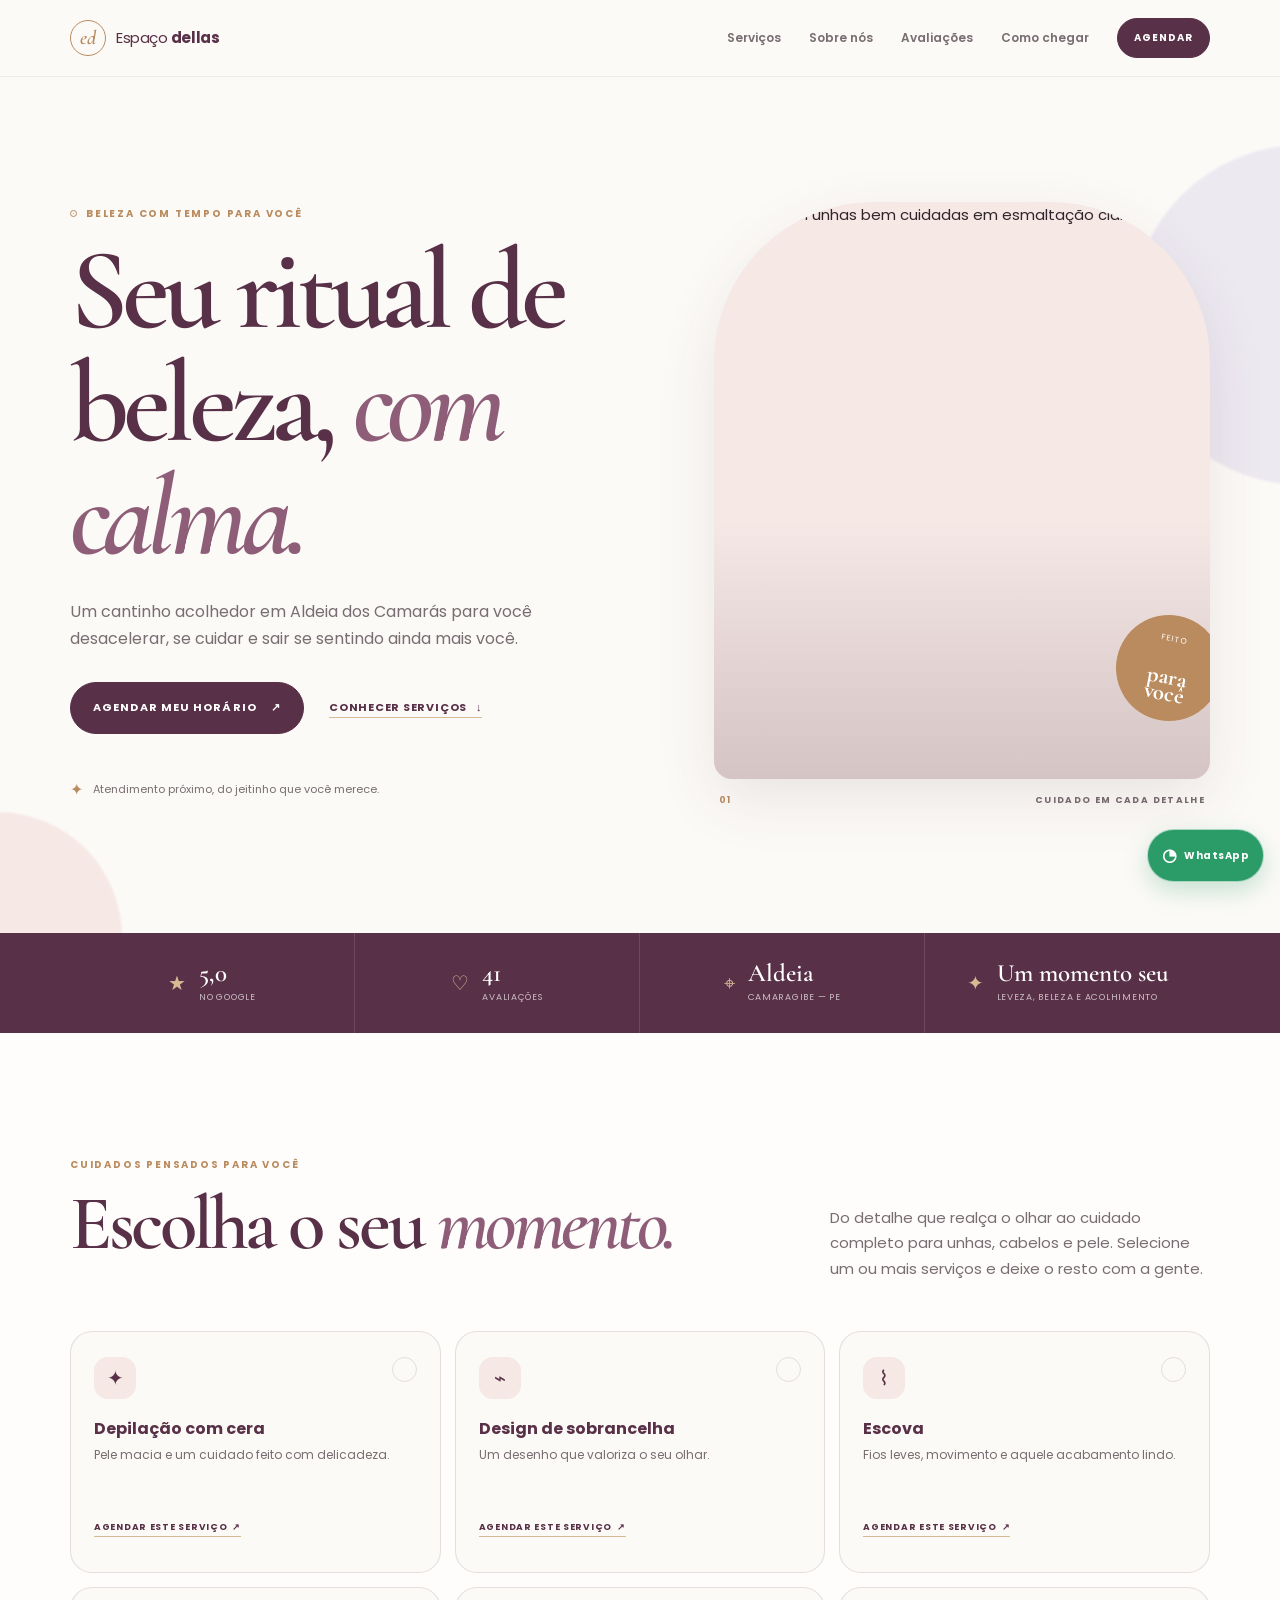
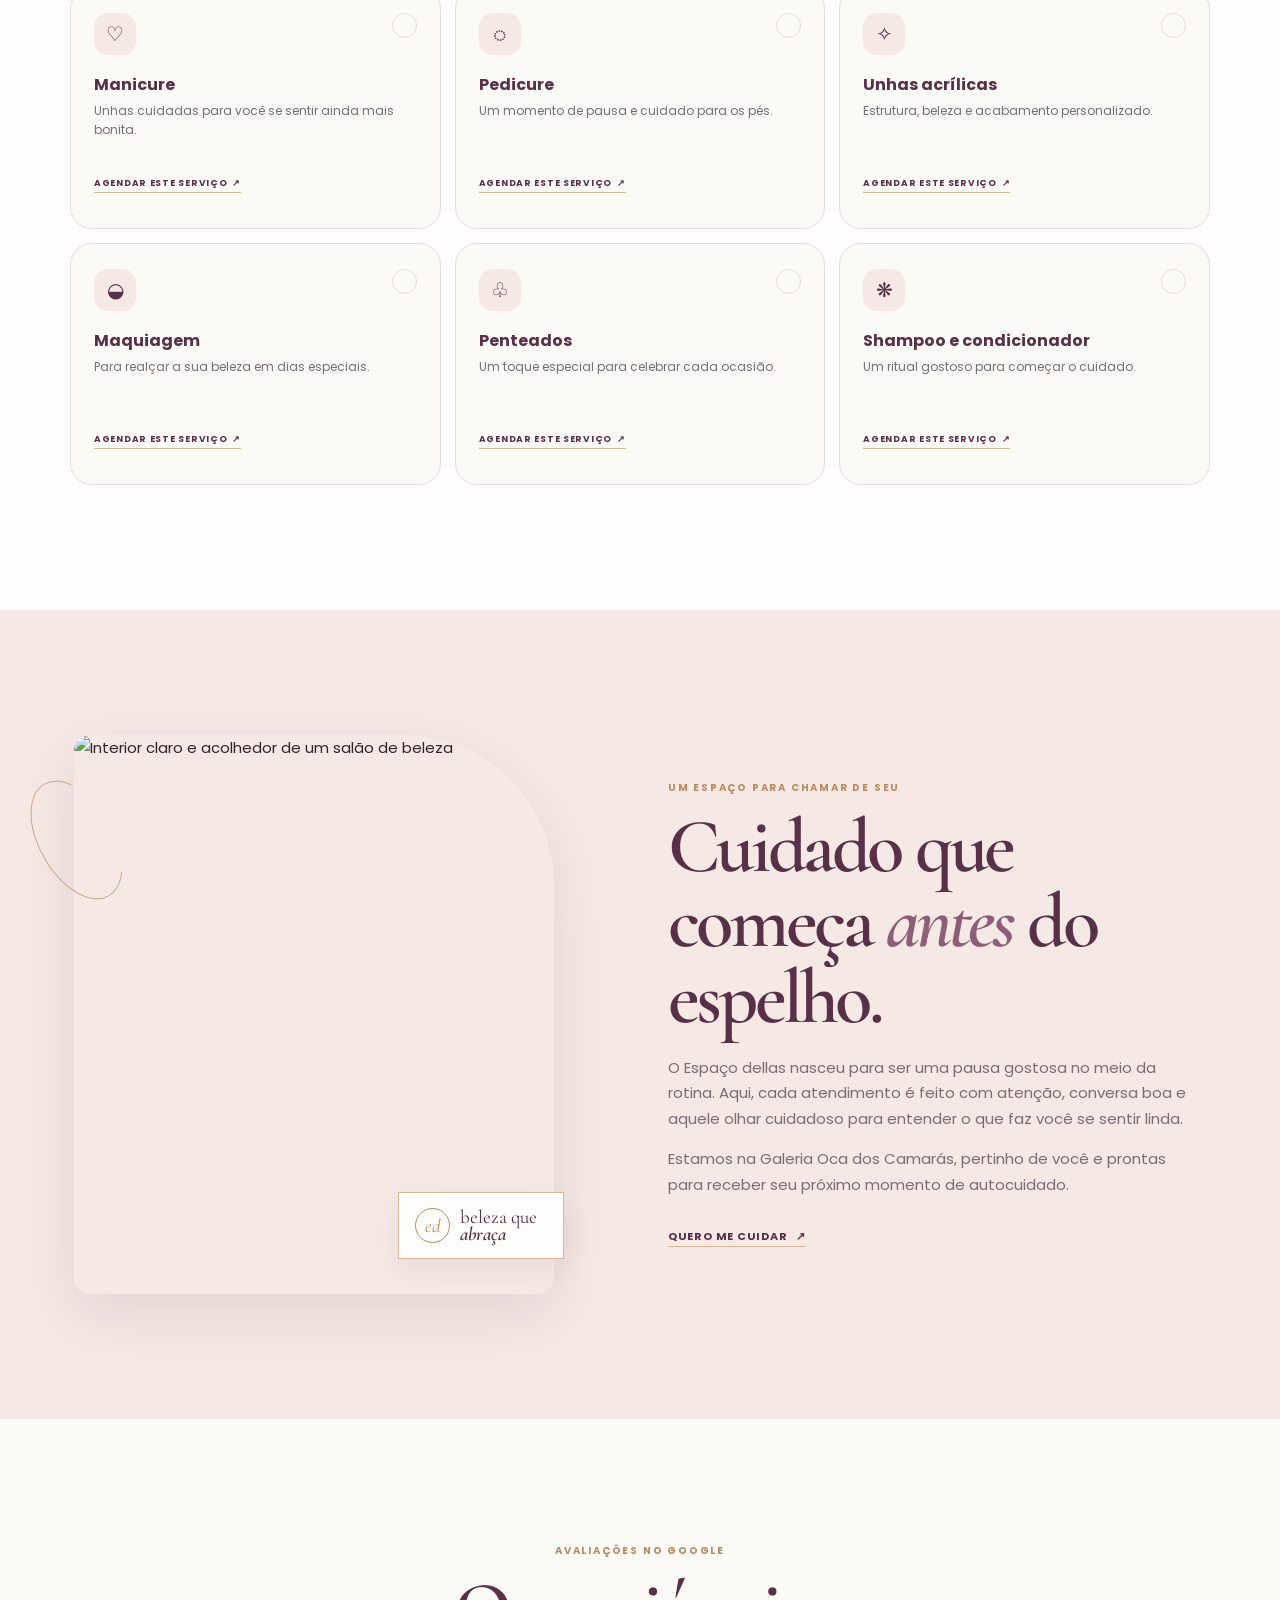
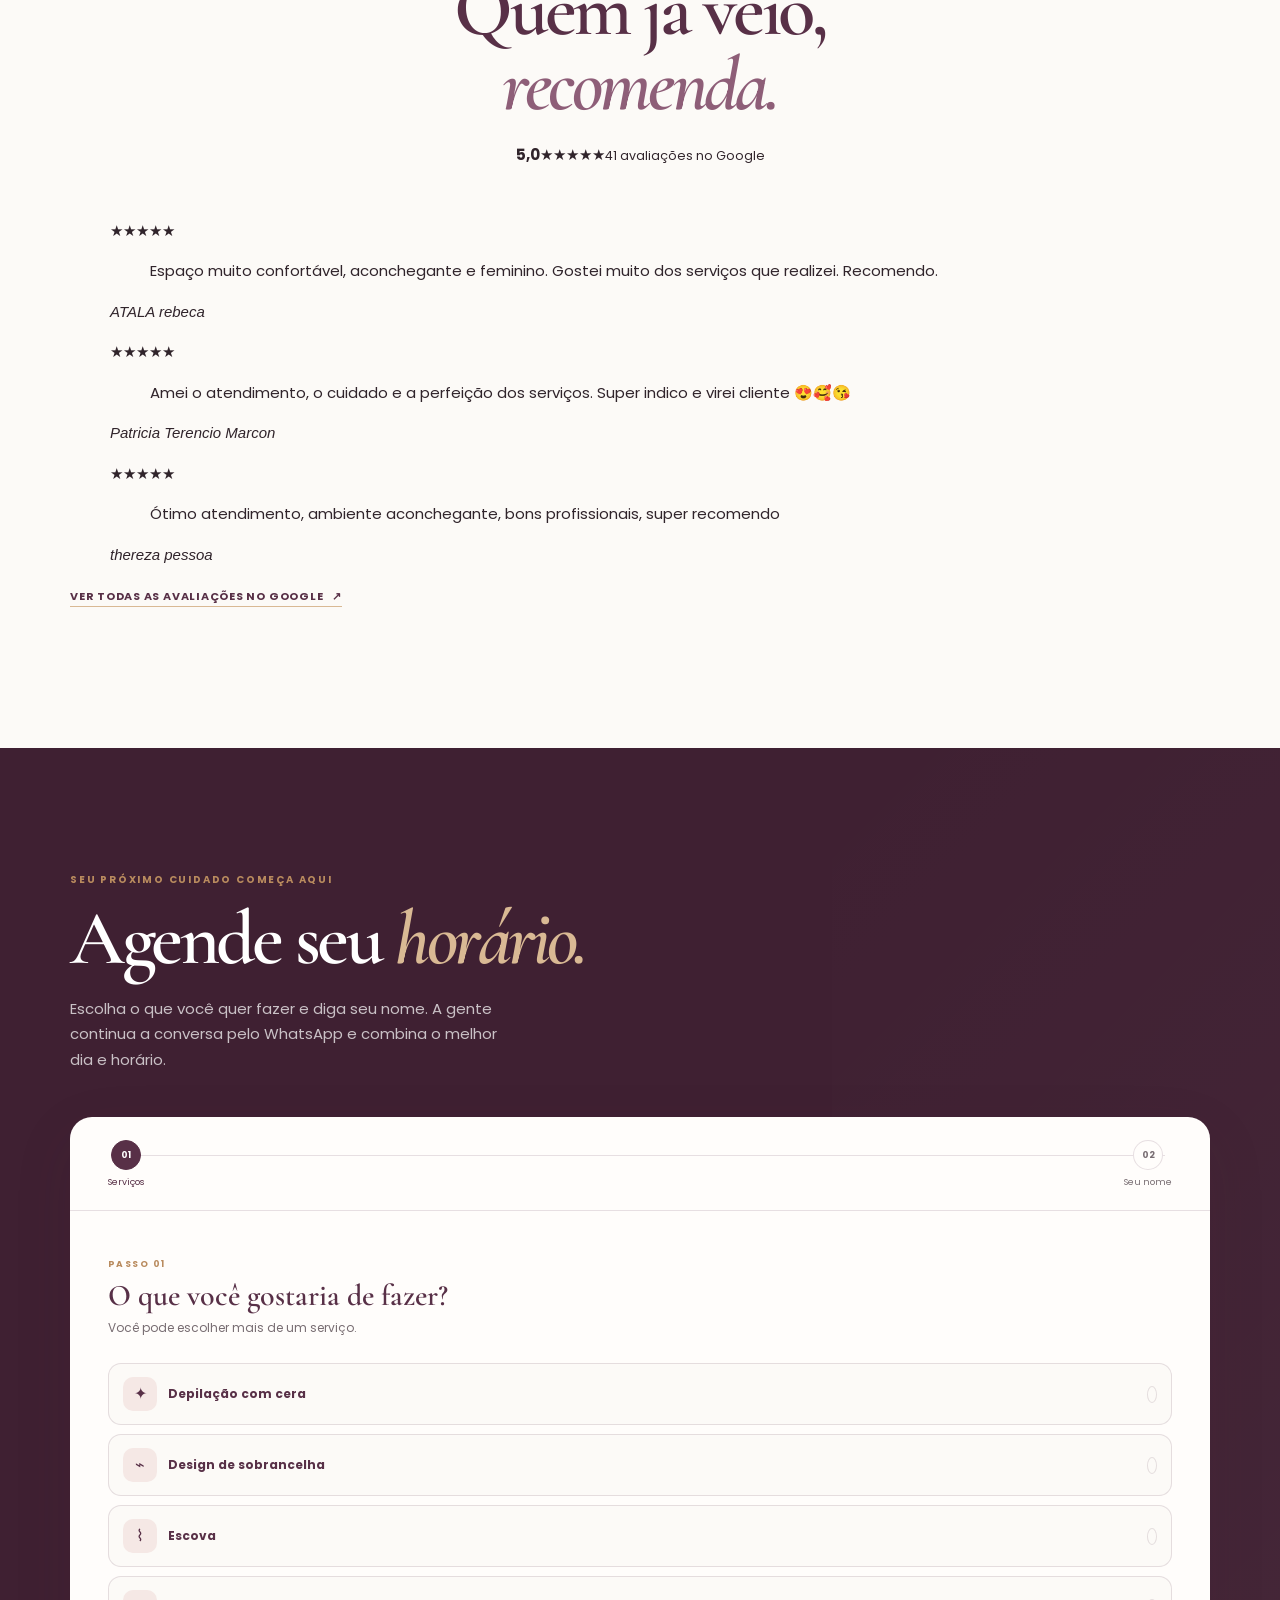
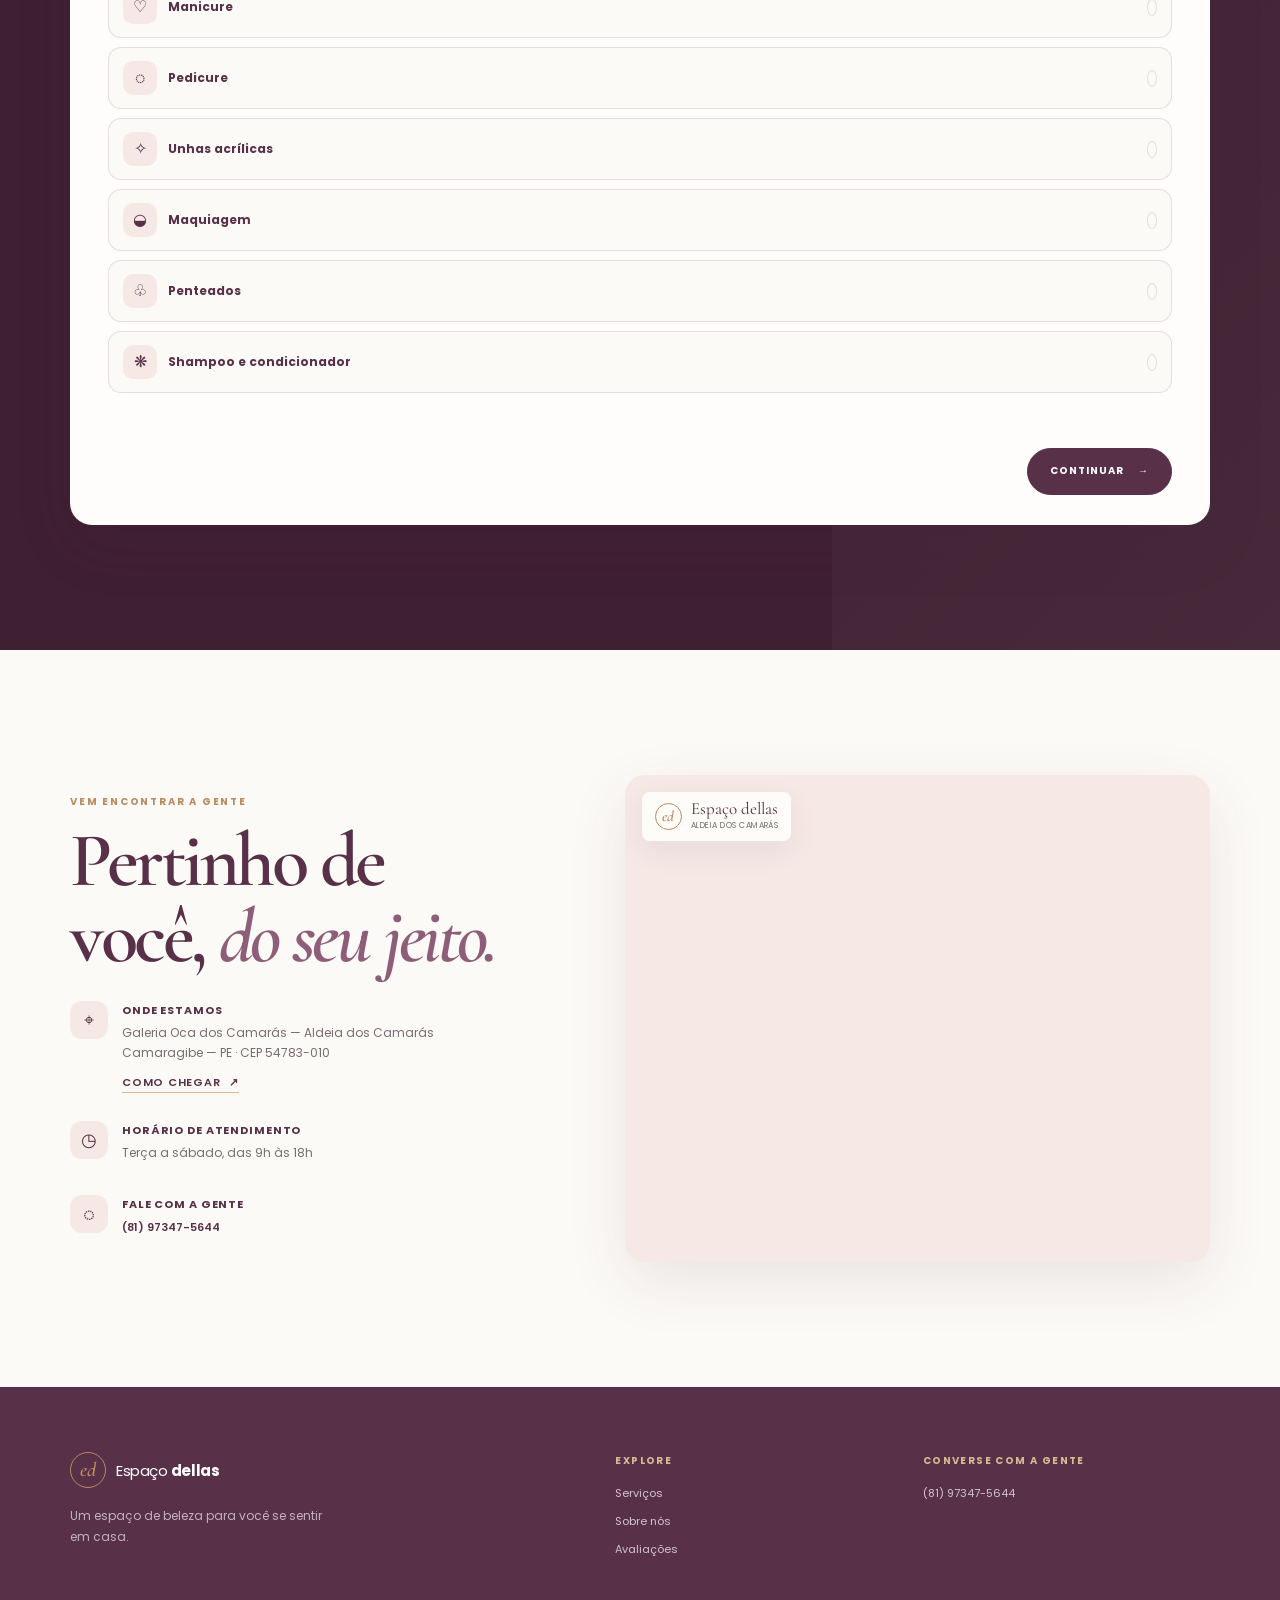
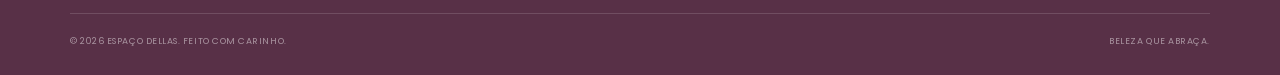
==== commit f24ca7e4: "Add files via upload" ====
--- a/index.html
+++ b/index.html
@@ -63,7 +63,7 @@
         <nav class="main-nav" id="main-nav" aria-label="Navegação principal">
           <a href="#servicos">Serviços</a>
           <a href="#sobre">Sobre nós</a>
-          <a href="#galeria">Inspirações</a>
+          <a href="#avaliacoes">Avaliações</a>
           <a href="#localizacao">Como chegar</a>
           <a class="button button-small nav-cta" href="#agendamento">Agendar</a>
         </nav>
@@ -98,7 +98,7 @@
       <section class="trust-strip" aria-label="Destaques do Espaço dellas">
         <div class="container trust-grid">
           <div class="trust-item"><span class="trust-icon">★</span><div><strong>5,0</strong><small>no Google</small></div></div>
-          <div class="trust-item"><span class="trust-icon">♡</span><div><strong>+41</strong><small>avaliações</small></div></div>
+          <div class="trust-item"><span class="trust-icon">♡</span><div><strong>41</strong><small>avaliações</small></div></div>
           <div class="trust-item"><span class="trust-icon">⌖</span><div><strong>Aldeia</strong><small>Camaragibe — PE</small></div></div>
           <div class="trust-item trust-note"><span class="trust-icon">✦</span><div><strong>Um momento seu</strong><small>leveza, beleza e acolhimento</small></div></div>
         </div>
@@ -131,84 +131,51 @@
         </div>
       </section>
 
-      <section class="section-pad gallery-section" id="galeria" aria-labelledby="gallery-title">
+      <section class="reviews-section section-pad" id="avaliacoes" aria-labelledby="reviews-title">
         <div class="container">
-          <div class="section-heading centered-heading reveal"><p class="eyebrow">Inspirações reais</p><h2 id="gallery-title">Detalhes que fazem <em>diferença.</em></h2><p>Um pouco do que acontece por aqui — sempre com delicadeza, técnica e carinho.</p></div>
-          <div class="gallery-grid" id="gallery-grid"></div>
-        </div>
-      </section>
-
-      <section class="testimonials-section section-pad" id="testimonials" aria-labelledby="testimonials-title">
-        <div class="container testimonials-layout">
-          <div class="testimonials-intro reveal"><p class="eyebrow">Quem vive, conta</p><h2 id="testimonials-title">Palavras que <em>ficam.</em></h2><p>O melhor do nosso trabalho é ver você sair daqui feliz — e voltar quando quiser.</p><a class="text-link dark-link" href="https://www.google.com/search?q=Espa%C3%A7o+dellas+Camaragibe" target="_blank" rel="noopener">Ver avaliações no Google <span aria-hidden="true">↗</span></a></div>
-          <div class="testimonials-grid" id="testimonials-grid"></div>
+          <div class="section-heading centered-heading reveal">
+            <p class="eyebrow">Avaliações no Google</p>
+            <h2 id="reviews-title">Quem já veio, <em>recomenda.</em></h2>
+            <div class="reviews-score"><strong>5,0</strong><span class="review-stars" role="img" aria-label="5 de 5 estrelas">★★★★★</span><small>41 avaliações no Google</small></div>
+          </div>
+          <div class="reviews-grid" id="reviews-grid"></div>
+          <p class="reviews-more"><a class="text-link dark-link" id="google-link" href="#" target="_blank" rel="noopener">Ver todas as avaliações no Google <span aria-hidden="true">↗</span></a></p>
         </div>
       </section>
 
       <section class="booking-section section-pad" id="agendamento" aria-labelledby="booking-title">
         <div class="container booking-shell">
-          <div class="booking-heading reveal"><p class="eyebrow">Seu próximo cuidado começa aqui</p><h2 id="booking-title">Agende seu <em>horário.</em></h2><p>É rapidinho. Escolha seus serviços, encontre o melhor momento e pronto — a gente espera por você.</p></div>
+          <div class="booking-heading reveal"><p class="eyebrow">Seu próximo cuidado começa aqui</p><h2 id="booking-title">Agende seu <em>horário.</em></h2><p>Escolha o que você quer fazer e diga seu nome. A gente continua a conversa pelo WhatsApp e combina o melhor dia e horário.</p></div>
           <div class="wizard reveal reveal-delay" id="booking-wizard">
             <div class="wizard-progress" aria-label="Progresso do agendamento">
               <div class="progress-line"><span id="progress-line-fill"></span></div>
               <ol class="step-indicators">
                 <li class="active" data-indicator="1"><span>01</span><small>Serviços</small></li>
-                <li data-indicator="2"><span>02</span><small>Data</small></li>
-                <li data-indicator="3"><span>03</span><small>Horário</small></li>
-                <li data-indicator="4"><span>04</span><small>Seus dados</small></li>
-                <li data-indicator="5"><span>05</span><small>Confirmar</small></li>
+                <li data-indicator="2"><span>02</span><small>Seu nome</small></li>
               </ol>
             </div>
 
             <div class="wizard-step active" data-step="1">
               <div class="step-heading"><span class="step-kicker">Passo 01</span><h3>O que você gostaria de fazer?</h3><p>Você pode escolher mais de um serviço.</p></div>
               <div class="wizard-services" id="wizard-services"></div>
-              <div class="wizard-total"><span><small>Tempo estimado</small><strong id="total-duration">0 min</strong></span><span><small>Valor estimado</small><strong id="total-price">R$ 0,00</strong></span></div>
               <p class="form-error" id="step-1-error" role="alert"></p>
-              <div class="wizard-actions"><span></span><button class="button" type="button" data-next="2">Escolher data <span aria-hidden="true">→</span></button></div>
+              <div class="wizard-actions"><span></span><button class="button" type="button" data-next="2">Continuar <span aria-hidden="true">→</span></button></div>
             </div>
 
             <div class="wizard-step" data-step="2" hidden>
-              <div class="step-heading"><span class="step-kicker">Passo 02</span><h3>Qual dia combina com você?</h3><p>Escolha uma data disponível no calendário.</p></div>
-              <div class="calendar-wrap">
-                <div class="calendar-header"><button class="icon-button" type="button" id="calendar-prev" aria-label="Mês anterior">←</button><strong id="calendar-month"></strong><button class="icon-button" type="button" id="calendar-next" aria-label="Próximo mês">→</button></div>
-                <div class="calendar-weekdays" aria-hidden="true"><span>dom</span><span>seg</span><span>ter</span><span>qua</span><span>qui</span><span>sex</span><span>sáb</span></div>
-                <div class="calendar-grid" id="calendar-grid" role="group" aria-label="Calendário de datas disponíveis"></div>
-                <div class="calendar-legend"><span><i class="legend-dot available"></i> disponível</span><span><i class="legend-dot closed"></i> fechado</span></div>
-              </div>
-              <p class="selected-date-note" id="selected-date-note">Nenhum dia selecionado ainda.</p>
+              <div class="step-heading"><span class="step-kicker">Passo 02</span><h3>Como podemos chamar você?</h3><p>Vamos abrir o WhatsApp com a mensagem pronta para você só enviar.</p></div>
+              <form class="booking-form" id="booking-form" novalidate>
+                <div class="form-field full-field"><label for="customer-name">Seu nome <span>*</span></label><input id="customer-name" name="name" type="text" placeholder="Como você gosta de ser chamada?" autocomplete="given-name" aria-describedby="name-error" required /><small class="field-error" id="name-error"></small></div>
+                <div class="form-field full-field"><label for="customer-note">Quer contar algo mais? <small>opcional</small></label><textarea id="customer-note" name="note" rows="3" placeholder="Ex.: prefiro um tom nude nas unhas..."></textarea></div>
+              </form>
+              <div class="message-preview"><small>Mensagem que será enviada</small><p id="message-preview"></p></div>
               <p class="form-error" id="step-2-error" role="alert"></p>
-              <div class="wizard-actions"><button class="button button-ghost" type="button" data-back="1">← Voltar</button><button class="button" type="button" data-next="3">Ver horários <span aria-hidden="true">→</span></button></div>
-            </div>
-
-            <div class="wizard-step" data-step="3" hidden>
-              <div class="step-heading"><span class="step-kicker">Passo 03</span><h3>Qual horário fica melhor?</h3><p>Horários com atendimento já reservado aparecem indisponíveis.</p></div>
-              <div class="selected-context" id="time-context"></div>
-              <div class="time-slots" id="time-slots"></div>
-              <p class="form-error" id="step-3-error" role="alert"></p>
-              <div class="wizard-actions"><button class="button button-ghost" type="button" data-back="2">← Voltar</button><button class="button" type="button" data-next="4">Continuar <span aria-hidden="true">→</span></button></div>
-            </div>
-
-            <div class="wizard-step" data-step="4" hidden>
-              <div class="step-heading"><span class="step-kicker">Passo 04</span><h3>Como podemos chamar você?</h3><p>Esses dados ajudam a confirmar seu atendimento pelo WhatsApp.</p></div>
-              <form class="booking-form" id="booking-form" novalidate>
-                <div class="form-field"><label for="customer-name">Seu nome <span>*</span></label><input id="customer-name" name="name" type="text" placeholder="Como você gosta de ser chamada?" autocomplete="name" aria-describedby="name-error" required /><small class="field-error" id="name-error"></small></div>
-                <div class="form-field"><label for="customer-whatsapp">Seu WhatsApp <span>*</span></label><input id="customer-whatsapp" name="whatsapp" type="tel" inputmode="numeric" placeholder="(81) 99999-9999" autocomplete="tel" maxlength="15" aria-describedby="whatsapp-error" required /><small class="field-error" id="whatsapp-error"></small></div>
-                <div class="form-field full-field"><label for="customer-note">Alguma observação? <small>opcional</small></label><textarea id="customer-note" name="note" rows="3" placeholder="Ex.: prefiro um tom nude nas unhas..."></textarea></div>
-              </form>
-              <div class="wizard-actions"><button class="button button-ghost" type="button" data-back="3">← Voltar</button><button class="button" type="button" data-next="5">Revisar agendamento <span aria-hidden="true">→</span></button></div>
-            </div>
-
-            <div class="wizard-step" data-step="5" hidden>
-              <div class="step-heading"><span class="step-kicker">Passo 05</span><h3>Está tudo certo?</h3><p>Confira os detalhes antes de confirmar seu horário.</p></div>
-              <div class="review-card" id="review-card"></div>
-              <p class="form-error" id="step-5-error" role="alert"></p>
-              <div class="wizard-actions"><button class="button button-ghost" type="button" data-back="4">← Ajustar</button><button class="button" type="button" id="confirm-booking">Confirmar agendamento <span aria-hidden="true">↗</span></button></div>
+              <div class="wizard-actions"><button class="button button-ghost" type="button" data-back="1">← Voltar</button><button class="button" type="button" id="confirm-booking">Enviar pelo WhatsApp <span aria-hidden="true">↗</span></button></div>
             </div>
           </div>
 
           <div class="booking-success" id="booking-success" hidden aria-live="polite">
-            <div class="success-icon">✓</div><p class="eyebrow">Quase lá</p><h3>Envie no WhatsApp para confirmar.</h3><p id="success-message">Abrimos o WhatsApp para você enviar o pedido ao Espaço dellas. O horário fica confirmado quando elas responderem.</p><div class="success-actions"><a class="button" id="success-whatsapp-link" href="#" target="_blank" rel="noopener">Abrir WhatsApp <span aria-hidden="true">↗</span></a><button class="button button-ghost" type="button" id="new-booking">Fazer novo agendamento</button></div>
+            <div class="success-icon">✓</div><p class="eyebrow">Quase lá</p><h3>Envie a mensagem no WhatsApp.</h3><p id="success-message"></p><div class="success-actions"><a class="button" id="success-whatsapp-link" href="#" target="_blank" rel="noopener">Abrir WhatsApp <span aria-hidden="true">↗</span></a><button class="button button-ghost" type="button" id="new-booking">Fazer novo pedido</button></div>
           </div>
         </div>
       </section>
@@ -222,19 +189,9 @@
     </main>
 
     <footer class="site-footer">
-      <div class="container footer-top"><div class="footer-brand"><a class="brand light-brand" href="#topo"><span class="brand-mark">ed</span><span class="brand-name">Espaço <strong>dellas</strong></span></a><p>Um espaço de beleza para você se sentir em casa.</p></div><div class="footer-links"><div><strong>Explore</strong><a href="#servicos">Serviços</a><a href="#sobre">Sobre nós</a><a href="#galeria">Inspirações</a></div><div><strong>Converse com a gente</strong><a id="footer-whatsapp" href="#">WhatsApp</a><a id="footer-instagram" href="#" target="_blank" rel="noopener">Instagram</a><button class="footer-admin-link" type="button" id="owner-access">Área da dona</button></div></div></div>
+      <div class="container footer-top"><div class="footer-brand"><a class="brand light-brand" href="#topo"><span class="brand-mark">ed</span><span class="brand-name">Espaço <strong>dellas</strong></span></a><p>Um espaço de beleza para você se sentir em casa.</p></div><div class="footer-links"><div><strong>Explore</strong><a href="#servicos">Serviços</a><a href="#sobre">Sobre nós</a><a href="#avaliacoes">Avaliações</a></div><div><strong>Converse com a gente</strong><a id="footer-whatsapp" href="#">WhatsApp</a><a id="footer-instagram" href="#" target="_blank" rel="noopener">Instagram</a></div></div></div>
       <div class="container footer-bottom"><span>© <span id="current-year"></span> Espaço dellas. Feito com carinho.</span><span>Beleza que abraça.</span></div>
     </footer>
-
-    <div class="owner-panel" id="owner-panel" hidden aria-labelledby="owner-panel-title">
-      <div class="owner-panel-backdrop" data-close-owner></div>
-      <section class="owner-panel-card" id="owner-panel-card" role="dialog" aria-modal="true" aria-labelledby="owner-panel-title" aria-describedby="owner-panel-description">
-        <button class="owner-close icon-button" type="button" data-close-owner aria-label="Fechar painel">×</button>
-        <p class="eyebrow">Acesso reservado</p><h2 id="owner-panel-title">Agenda da semana</h2><p class="owner-disclaimer" id="owner-panel-description">Este painel lê apenas os agendamentos salvos neste navegador. Para uma agenda compartilhada entre dispositivos, conecte um backend conforme o guia.</p>
-        <form class="owner-login" id="owner-login"><label for="owner-password">Senha do painel</label><div class="owner-password-row"><input id="owner-password" type="password" autocomplete="current-password" placeholder="Digite sua senha" required /><button class="button button-small" type="submit">Entrar</button></div><small class="field-error" id="owner-error"></small></form>
-        <div class="owner-content" id="owner-content" hidden><div class="owner-summary" id="owner-summary"></div><div class="owner-bookings" id="owner-bookings"></div><button class="button button-ghost button-small" type="button" id="owner-logout">Sair do painel</button></div>
-      </section>
-    </div>
 
     <a class="floating-whatsapp" id="floating-whatsapp" href="#" target="_blank" rel="noopener" aria-label="Falar com o Espaço dellas pelo WhatsApp"><span aria-hidden="true">◔</span><span>WhatsApp</span></a>
     <a class="mobile-book-button" href="#agendamento">Agendar horário <span aria-hidden="true">↗</span></a>
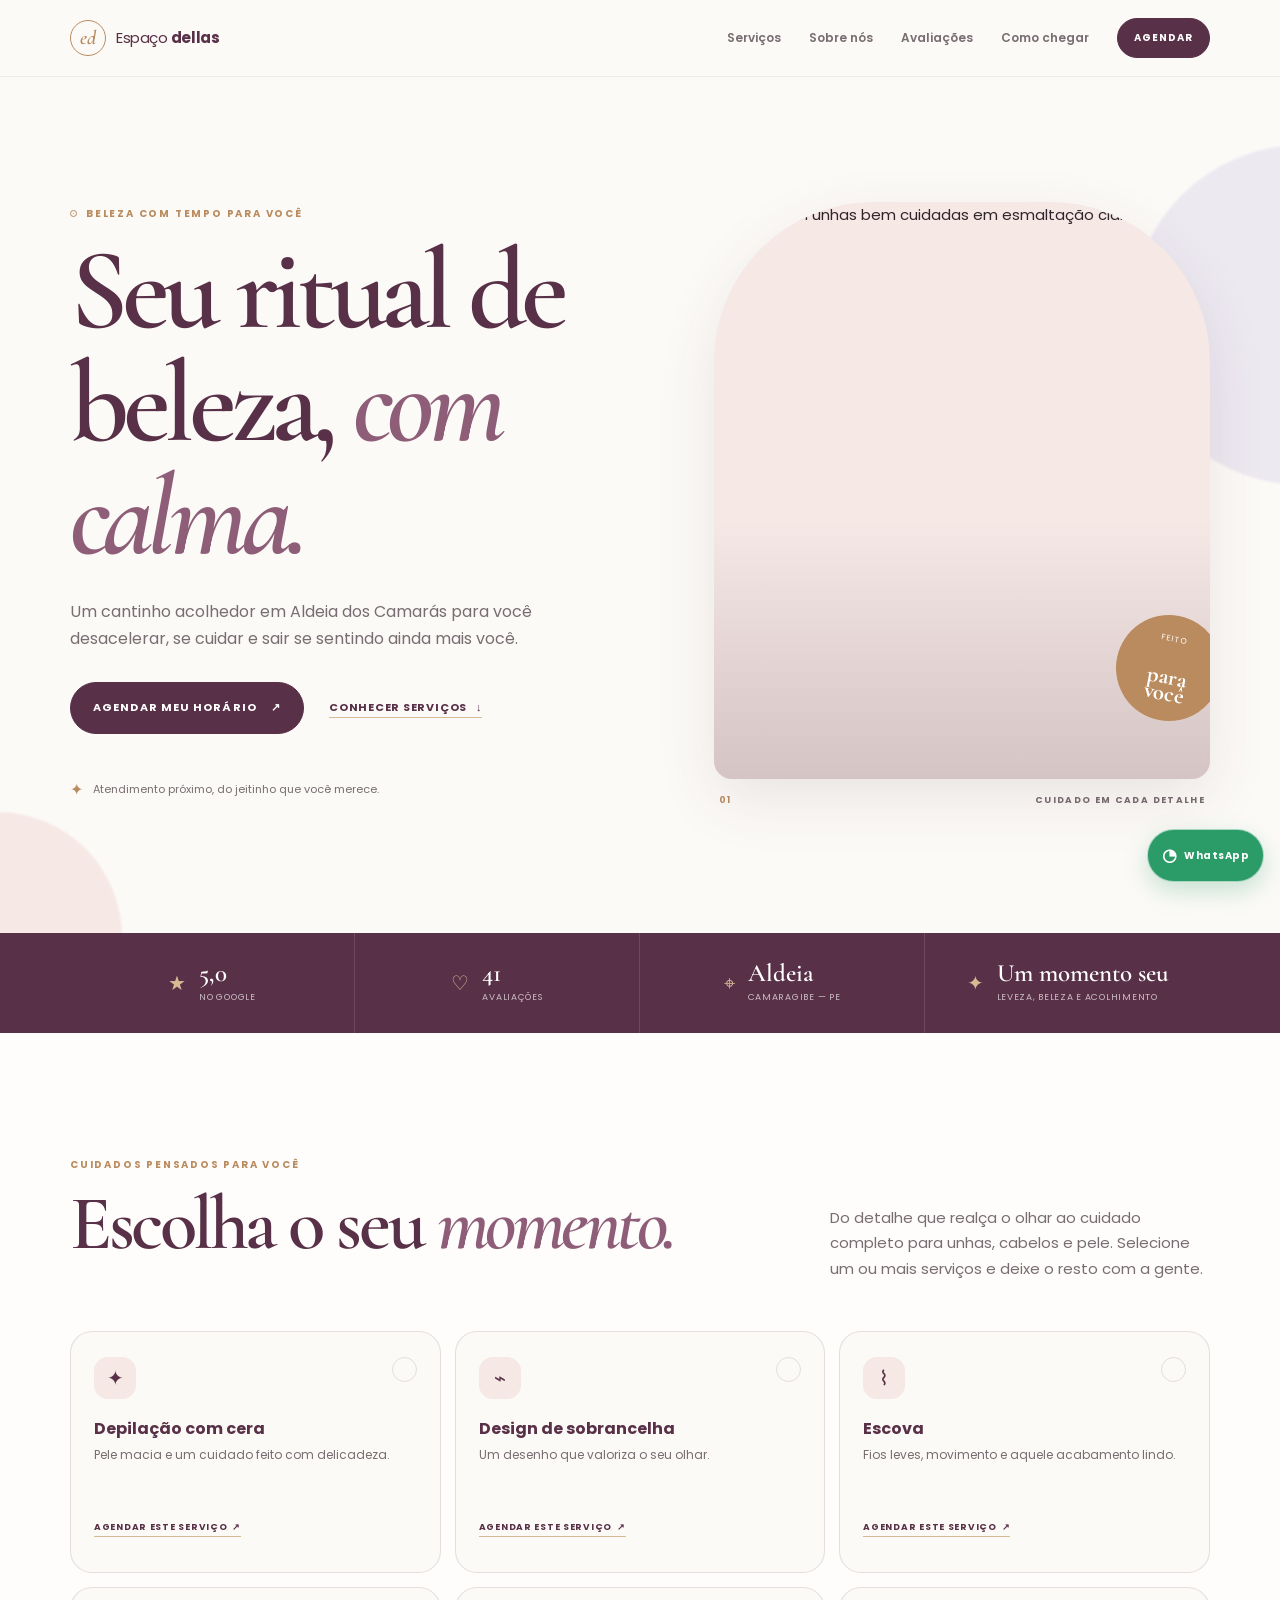
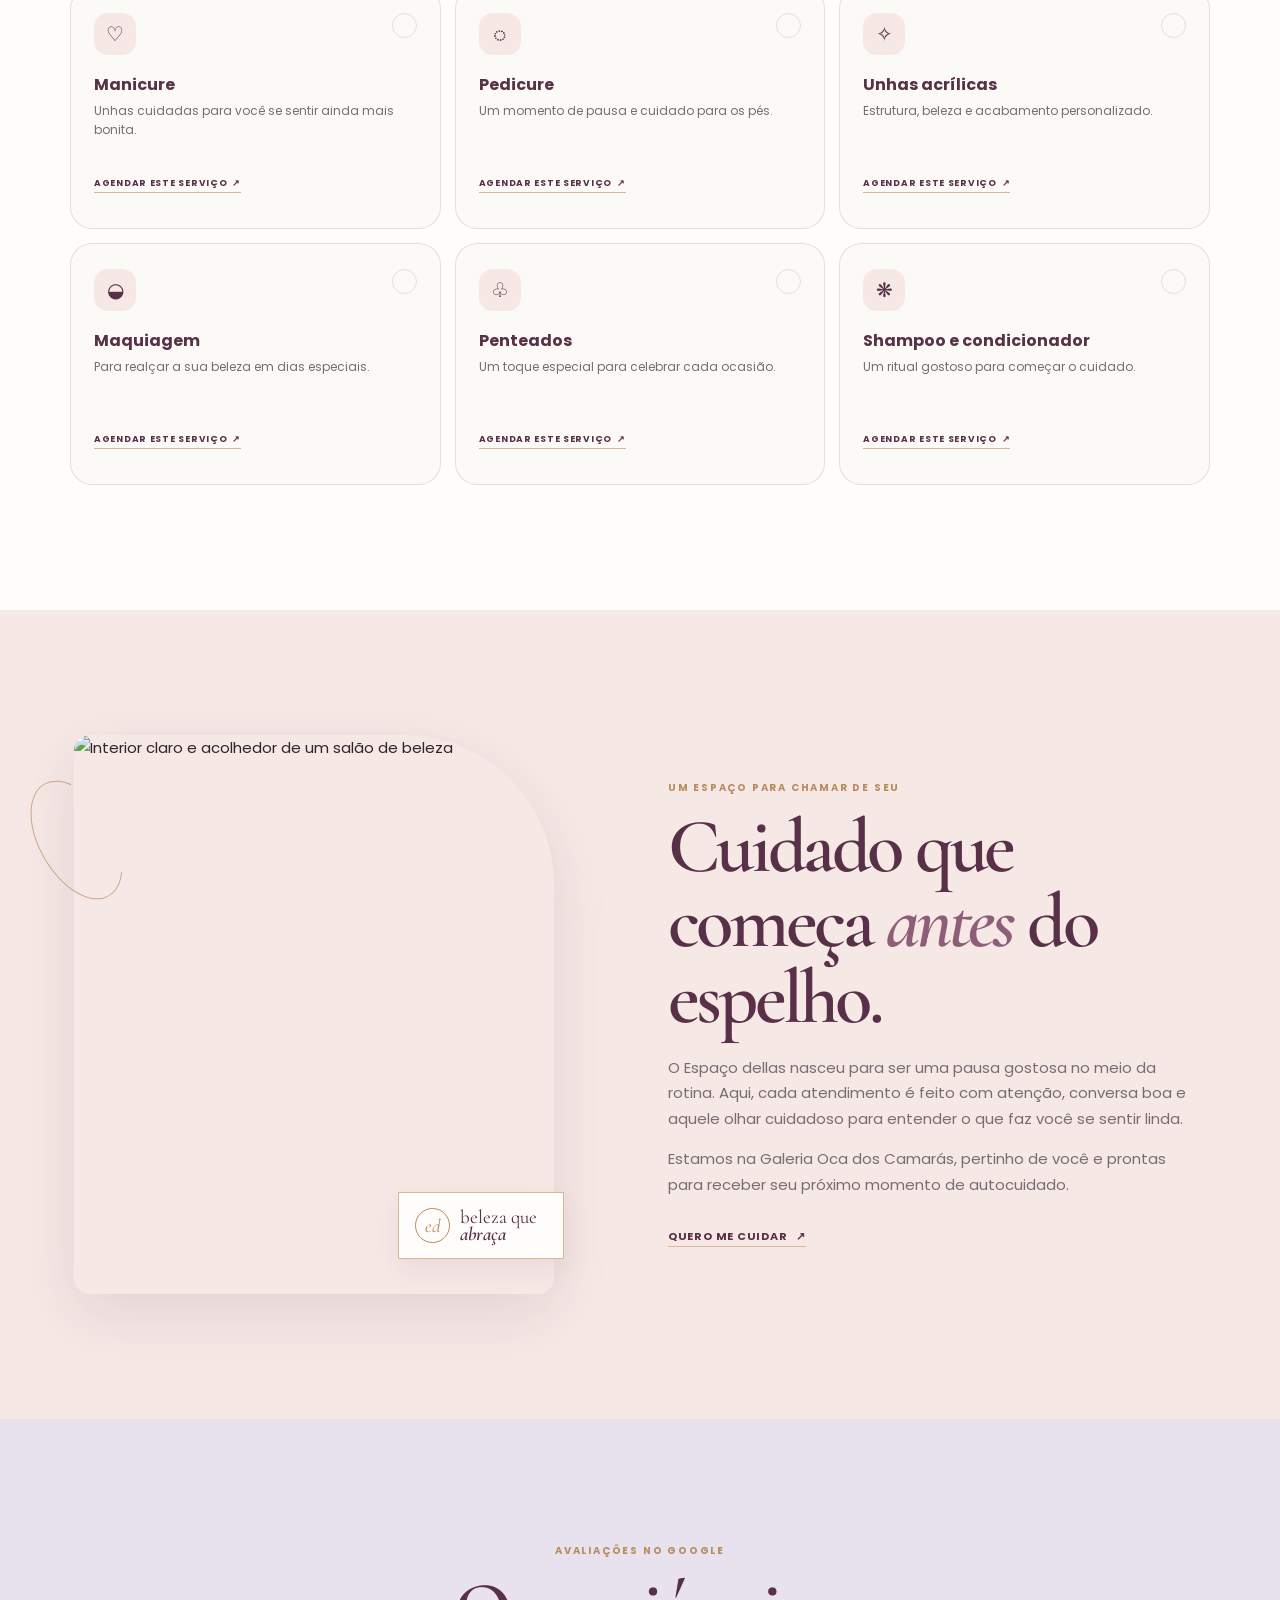
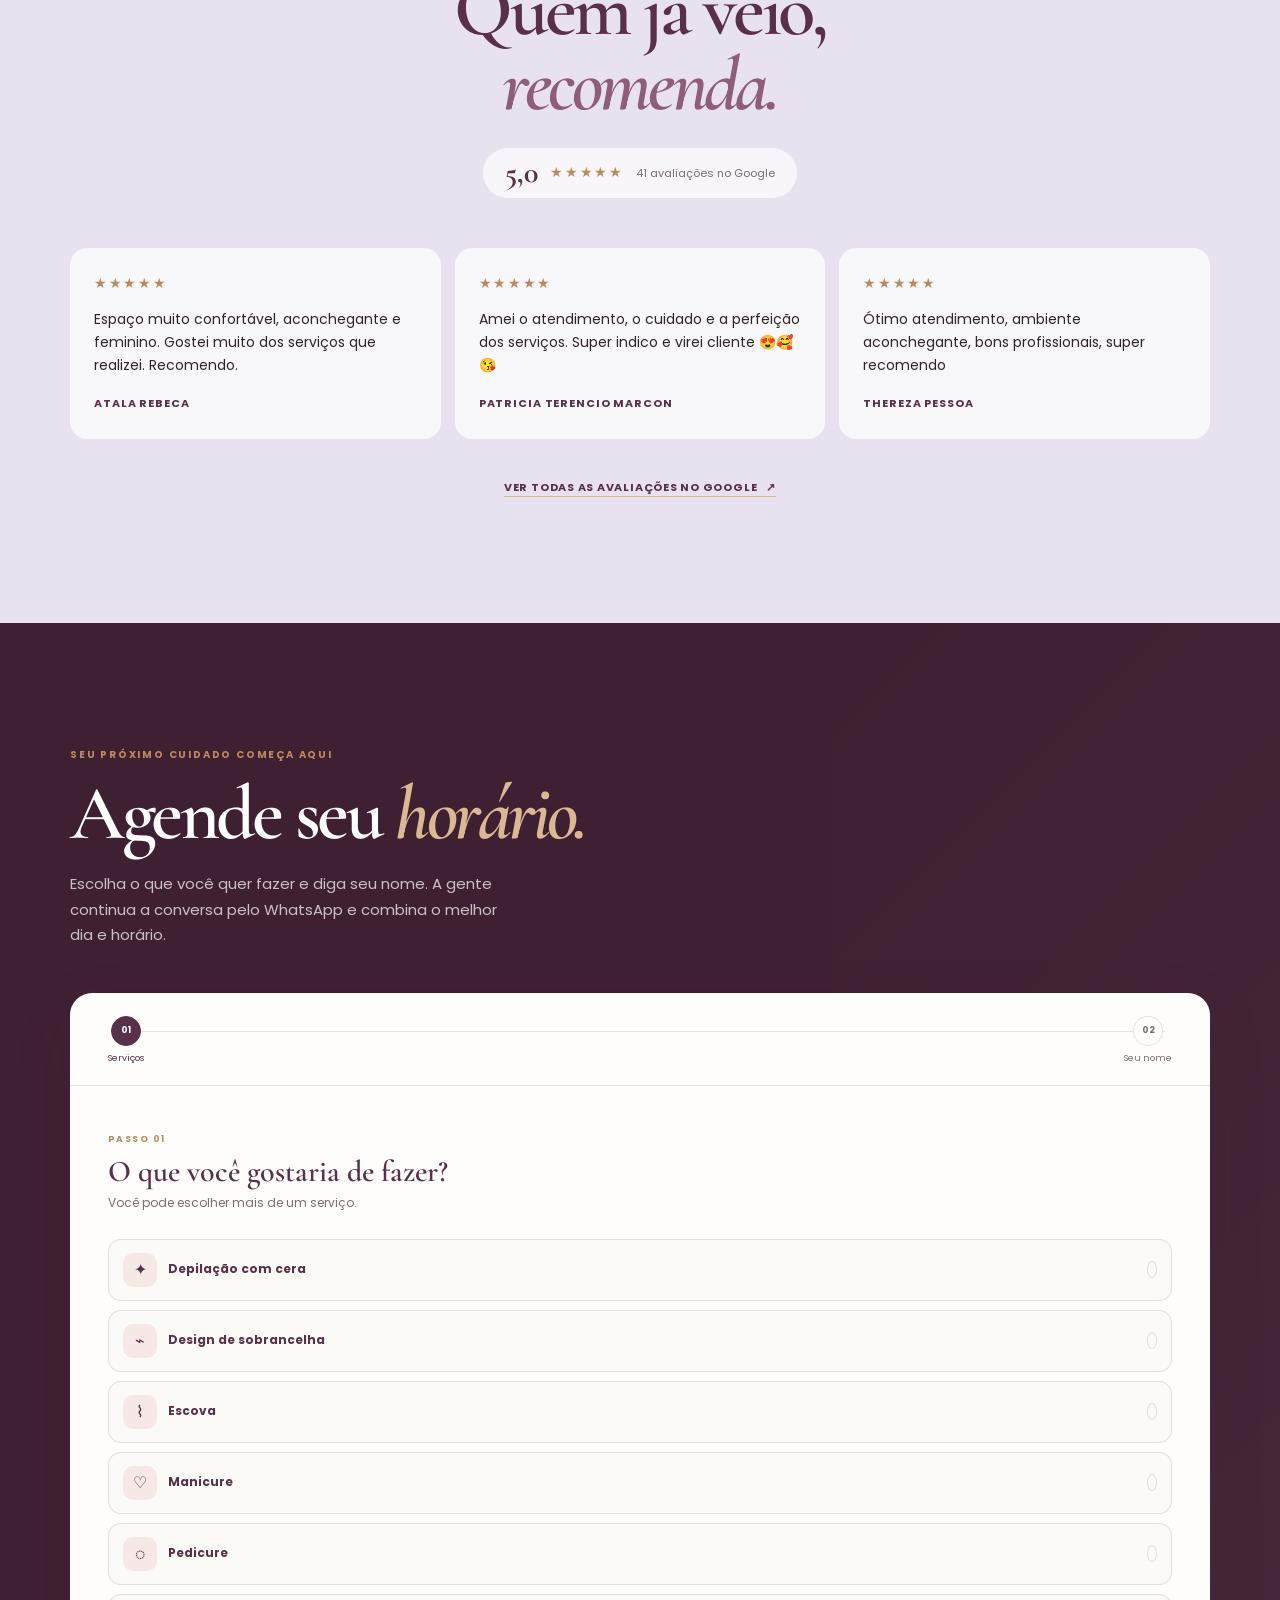
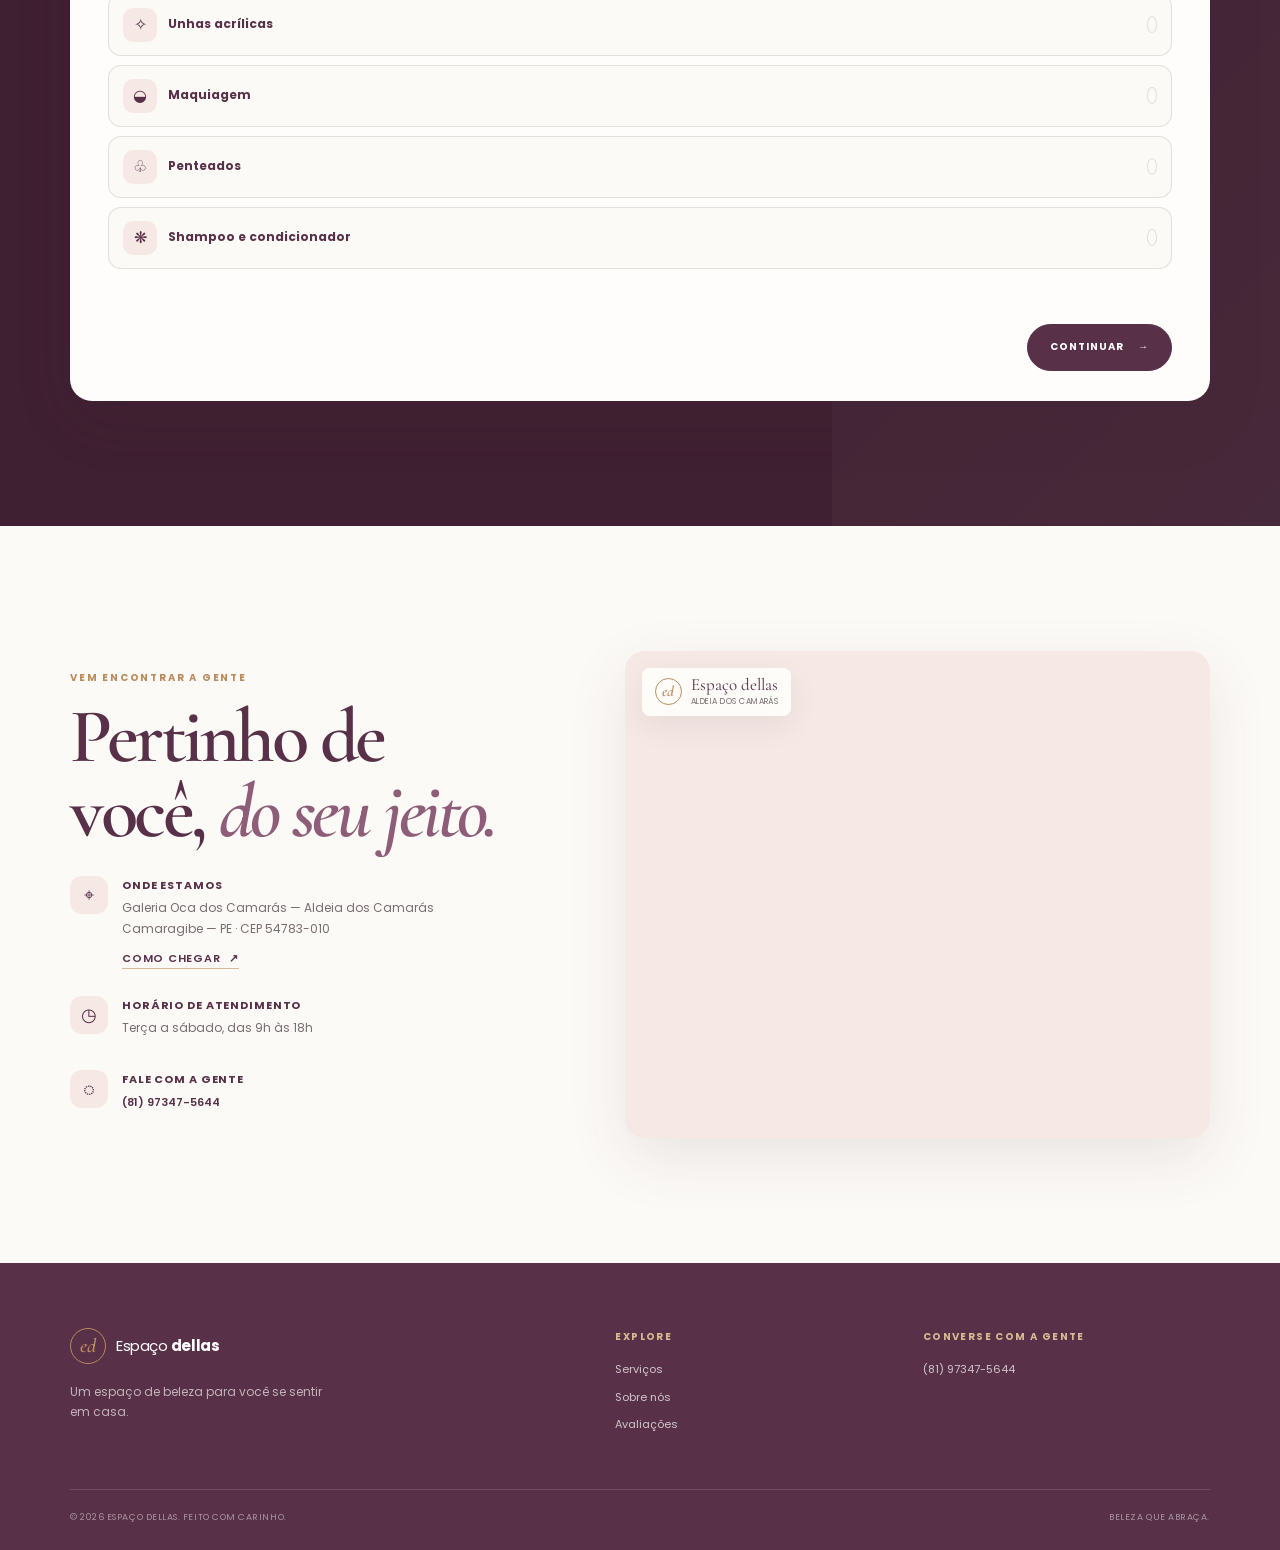
==== commit b9e102ba: "Rename index (2).html to index.html" ====
--- a/index.html
+++ b/index.html
@@ -168,7 +168,6 @@
                 <div class="form-field full-field"><label for="customer-name">Seu nome <span>*</span></label><input id="customer-name" name="name" type="text" placeholder="Como você gosta de ser chamada?" autocomplete="given-name" aria-describedby="name-error" required /><small class="field-error" id="name-error"></small></div>
                 <div class="form-field full-field"><label for="customer-note">Quer contar algo mais? <small>opcional</small></label><textarea id="customer-note" name="note" rows="3" placeholder="Ex.: prefiro um tom nude nas unhas..."></textarea></div>
               </form>
-              <div class="message-preview"><small>Mensagem que será enviada</small><p id="message-preview"></p></div>
               <p class="form-error" id="step-2-error" role="alert"></p>
               <div class="wizard-actions"><button class="button button-ghost" type="button" data-back="1">← Voltar</button><button class="button" type="button" id="confirm-booking">Enviar pelo WhatsApp <span aria-hidden="true">↗</span></button></div>
             </div>
--- a/styles.css
+++ b/styles.css
@@ -23,7 +23,6 @@
 * { box-sizing: border-box; }
 html { scroll-behavior: smooth; }
 body { margin: 0; background: var(--cream); color: var(--ink); font-family: var(--font-body); font-size: 15px; line-height: 1.7; overflow-x: hidden; }
-body:has(.owner-panel:not([hidden])) { overflow: hidden; }
 img { display: block; max-width: 100%; }
 a { color: inherit; text-decoration: none; }
 button, input, textarea { font: inherit; }
@@ -114,7 +113,6 @@
 .service-card h3 { margin: 20px 0 7px; color: var(--plum); font-family: var(--font-body); font-size: 16px; font-weight: 700; line-height: 1.25; }
 .service-card p { min-height: 45px; margin-bottom: 14px; color: var(--muted); font-size: 12px; line-height: 1.55; }
 .service-meta { display: flex; gap: 11px; margin-top: auto; color: var(--plum-soft); font-size: 11px; }
-.service-meta span + span { padding-left: 11px; border-left: 1px solid var(--line); }
 .service-quick { display: inline-flex; align-items: center; gap: 5px; width: max-content; margin-top: 15px; padding: 0; border: 0; border-bottom: 1px solid var(--gold-light); background: transparent; color: var(--plum); font-size: 9px; font-weight: 700; letter-spacing: .08em; text-transform: uppercase; }
 .service-quick:hover { border-color: var(--plum); }
 
@@ -131,30 +129,10 @@
 .about-copy p:not(.eyebrow) { max-width: 520px; color: var(--muted); }
 .about-copy .dark-link { margin-top: 15px; }
 
-.gallery-section { background: var(--paper); }
 .centered-heading { max-width: 620px; margin-right: auto; margin-left: auto; text-align: center; }
 .centered-heading .eyebrow { justify-content: center; }
 .centered-heading > p:last-child { color: var(--muted); }
-.gallery-grid { display: grid; grid-template-columns: repeat(2, 1fr); gap: 12px; }
-.gallery-item { position: relative; overflow: hidden; min-height: 190px; border-radius: 16px; background: var(--blush); }
-.gallery-item:first-child { grid-column: span 2; min-height: 260px; }
-.gallery-item img { width: 100%; height: 100%; object-fit: cover; transition: transform .5s ease; }
-.gallery-item:hover img { transform: scale(1.04); }
-.gallery-item::after { content: ""; position: absolute; inset: 0; background: linear-gradient(180deg, transparent 45%, rgba(63, 32, 50, .68)); pointer-events: none; }
-.gallery-label { position: absolute; right: 16px; bottom: 14px; left: 16px; z-index: 1; color: #fff; }
-.gallery-label strong, .gallery-label small { display: block; }
-.gallery-label strong { font-family: var(--font-display); font-size: 23px; font-weight: 600; line-height: 1; }
-.gallery-label small { margin-top: 3px; color: rgba(255,255,255,.75); font-size: 9px; letter-spacing: .12em; text-transform: uppercase; }
-
-.testimonials-section { background: var(--lilac); }
-.testimonials-layout { display: grid; gap: 45px; }
-.testimonials-intro > p:not(.eyebrow) { max-width: 290px; color: var(--muted); }
-.testimonials-intro .text-link { margin-top: 12px; }
-.testimonials-grid { display: grid; gap: 13px; }
-.testimonial { position: relative; padding: 25px 24px 23px; border-radius: 17px; background: rgba(255,255,255,.66); }
-.testimonial::before { content: "“"; position: absolute; top: 5px; right: 20px; color: var(--gold-light); font-family: Georgia, serif; font-size: 65px; line-height: 1; }
-.testimonial p { position: relative; max-width: 400px; margin-bottom: 18px; color: var(--plum); font-family: var(--font-display); font-size: 21px; line-height: 1.1; }
-.testimonial cite { color: var(--muted); font-size: 10px; font-style: normal; font-weight: 700; letter-spacing: .1em; text-transform: uppercase; }
+
 
 .booking-section { position: relative; background: var(--plum-deep); color: #fff; }
 .booking-section::before { content: ""; position: absolute; top: 0; right: 0; width: 35%; height: 100%; background: linear-gradient(135deg, transparent, rgba(255,255,255,.04)); pointer-events: none; }
@@ -174,7 +152,7 @@
 .step-indicators li.active span, .step-indicators li.done span { border-color: var(--plum); background: var(--plum); color: #fff; }
 .step-indicators small { font-size: 9px; }
 .wizard-step { padding: 31px 20px 25px; }
-.wizard-step[hidden], .booking-success[hidden], .owner-panel[hidden] { display: none; }
+.wizard-step[hidden], .booking-success[hidden] { display: none; }
 .step-heading { margin-bottom: 25px; }
 .step-kicker { color: var(--gold); font-size: 9px; font-weight: 700; letter-spacing: .16em; text-transform: uppercase; }
 .step-heading h3 { margin: 7px 0 7px; color: var(--plum); font-size: 30px; }
@@ -189,52 +167,19 @@
 .wizard-service-price { color: var(--plum); font-size: 11px; font-weight: 700; }
 .wizard-service-check { width: 17px; height: 17px; border: 1px solid var(--line); border-radius: 50%; color: transparent; font-size: 10px; }
 .wizard-service.selected .wizard-service-check { border-color: var(--plum); background: var(--plum); color: #fff; }
-.wizard-total { display: flex; justify-content: space-between; gap: 20px; margin-top: 19px; padding: 15px 0 4px; border-top: 1px solid var(--line); }
-.wizard-total span { display: grid; gap: 2px; }
-.wizard-total span:last-child { text-align: right; }
-.wizard-total small { color: var(--muted); font-size: 9px; letter-spacing: .08em; text-transform: uppercase; }
-.wizard-total strong { color: var(--plum); font-size: 16px; }
 .wizard-actions { display: flex; align-items: center; justify-content: space-between; gap: 12px; margin-top: 28px; }
 .wizard-actions .button { min-height: 47px; font-size: 10px; }
 .form-error { min-height: 18px; margin: 9px 0 0; color: #b04454; font-size: 11px; }
-.calendar-wrap { max-width: 430px; padding: 17px; border: 1px solid var(--line); border-radius: 17px; background: var(--cream); }
-.calendar-header { display: flex; align-items: center; justify-content: space-between; margin-bottom: 17px; color: var(--plum); }
-.calendar-header strong { font-family: var(--font-display); font-size: 23px; font-weight: 600; text-transform: capitalize; }
-.icon-button { display: inline-grid; place-items: center; width: 34px; height: 34px; padding: 0; border: 1px solid var(--line); border-radius: 50%; background: transparent; color: var(--plum); }
-.icon-button:hover { border-color: var(--plum); background: var(--blush); }
-.calendar-weekdays, .calendar-grid { display: grid; grid-template-columns: repeat(7, 1fr); gap: 4px; }
-.calendar-weekdays { margin-bottom: 5px; color: var(--muted); font-size: 9px; text-align: center; text-transform: uppercase; }
-.calendar-grid button { display: grid; place-items: center; min-height: 36px; padding: 0; border: 1px solid transparent; border-radius: 9px; background: transparent; color: var(--plum); font-size: 11px; }
-.calendar-grid button:not(:disabled):hover, .calendar-grid button.selected { border-color: var(--plum); background: var(--plum); color: #fff; }
-.calendar-grid button:disabled { color: #c8bec2; cursor: not-allowed; text-decoration: line-through; }
-.calendar-grid button.empty { pointer-events: none; }
-.calendar-legend { display: flex; gap: 15px; margin-top: 14px; color: var(--muted); font-size: 9px; }
-.legend-dot { display: inline-block; width: 7px; height: 7px; margin-right: 4px; border-radius: 50%; background: var(--plum); }
-.legend-dot.closed { background: #d8cccf; }
-.selected-date-note { margin: 17px 0 0; color: var(--plum); font-size: 12px; font-weight: 600; }
-.selected-context { margin-bottom: 18px; padding: 11px 14px; border-left: 3px solid var(--gold); background: var(--blush); color: var(--plum); font-size: 11px; }
-.time-slots { display: grid; grid-template-columns: repeat(3, 1fr); gap: 9px; }
-.time-slot { min-height: 45px; border: 1px solid var(--line); border-radius: 10px; background: var(--cream); color: var(--plum); font-size: 12px; font-weight: 600; }
-.time-slot:hover, .time-slot.selected { border-color: var(--plum); background: var(--plum); color: #fff; }
-.time-slot:disabled { border-color: #eee6e8; background: #f8f4f3; color: #c6bdc0; cursor: not-allowed; text-decoration: line-through; }
-.time-slot small { display: block; color: var(--muted); font-size: 8px; font-weight: 400; }
-.time-slot:disabled small { color: #c6bdc0; }
 .booking-form { display: grid; gap: 17px; }
 .form-field { display: grid; gap: 7px; }
 .form-field label { color: var(--plum); font-size: 11px; font-weight: 700; }
 .form-field label span { color: var(--gold); }
 .form-field label small { color: var(--muted); font-size: 9px; font-weight: 400; }
-.form-field input, .form-field textarea, .owner-login input { width: 100%; border: 1px solid var(--line); border-radius: 10px; outline: none; background: var(--cream); color: var(--ink); font-size: 13px; transition: border-color .2s ease, box-shadow .2s ease; }
+.form-field input, .form-field textarea { width: 100%; border: 1px solid var(--line); border-radius: 10px; outline: none; background: var(--cream); color: var(--ink); font-size: 13px; transition: border-color .2s ease, box-shadow .2s ease; }
 .form-field input { height: 48px; padding: 0 14px; }
 .form-field textarea { min-height: 86px; padding: 12px 14px; resize: vertical; }
-.form-field input:focus, .form-field textarea:focus, .owner-login input:focus { border-color: var(--plum-soft); box-shadow: 0 0 0 3px rgba(142, 94, 120, .12); }
+.form-field input:focus, .form-field textarea:focus { border-color: var(--plum-soft); box-shadow: 0 0 0 3px rgba(142, 94, 120, .12); }
 .field-error { min-height: 15px; color: #b04454; font-size: 10px; }
-.review-card { display: grid; gap: 0; overflow: hidden; border: 1px solid var(--line); border-radius: 15px; }
-.review-row { display: grid; grid-template-columns: 105px 1fr; gap: 12px; padding: 14px 15px; border-bottom: 1px solid var(--line); font-size: 12px; }
-.review-row:last-child { border-bottom: 0; }
-.review-row dt { color: var(--muted); font-size: 10px; text-transform: uppercase; }
-.review-row dd { margin: 0; color: var(--plum); font-weight: 600; }
-.review-row dd span { display: block; color: var(--muted); font-size: 10px; font-weight: 400; }
 .booking-success { padding: 65px 22px; border-radius: 22px; background: var(--paper); color: var(--ink); text-align: center; box-shadow: var(--shadow); }
 .success-icon { display: grid; place-items: center; width: 55px; height: 55px; margin: 0 auto 20px; border-radius: 50%; background: var(--plum); color: #fff; font-size: 25px; }
 .booking-success h3 { margin-bottom: 10px; }
@@ -262,34 +207,14 @@
 .footer-links { display: grid; grid-template-columns: repeat(2, 1fr); gap: 20px; }
 .footer-links > div { display: grid; align-content: start; gap: 9px; }
 .footer-links strong { margin-bottom: 6px; color: var(--gold-light); font-size: 10px; letter-spacing: .14em; text-transform: uppercase; }
-.footer-links a, .footer-admin-link { width: max-content; padding: 0; border: 0; background: transparent; color: rgba(255,255,255,.72); font-size: 11px; text-align: left; }
-.footer-links a:hover, .footer-admin-link:hover { color: #fff; }
+.footer-links a { width: max-content; padding: 0; border: 0; background: transparent; color: rgba(255,255,255,.72); font-size: 11px; text-align: left; }
+.footer-links a:hover { color: #fff; }
 .footer-bottom { display: flex; flex-wrap: wrap; justify-content: space-between; gap: 10px; padding-top: 20px; border-top: 1px solid rgba(255,255,255,.14); color: rgba(255,255,255,.48); font-size: 9px; letter-spacing: .06em; text-transform: uppercase; }
 
 .floating-whatsapp { position: fixed; right: 16px; bottom: 18px; z-index: 15; display: inline-flex; align-items: center; gap: 7px; padding: 11px 14px; border: 1px solid rgba(255,255,255,.6); border-radius: 999px; background: #2b9b68; color: #fff; box-shadow: 0 9px 25px rgba(43,155,104,.25); font-size: 10px; font-weight: 700; letter-spacing: .05em; }
 .floating-whatsapp span:first-child { font-size: 17px; }
 .mobile-book-button { position: fixed; right: 16px; bottom: 74px; left: 16px; z-index: 14; display: none; align-items: center; justify-content: center; gap: 10px; min-height: 48px; border-radius: 999px; background: var(--gold); color: #fff; box-shadow: 0 9px 25px rgba(185,139,94,.28); font-size: 11px; font-weight: 700; letter-spacing: .09em; text-transform: uppercase; }
 
-.owner-panel { position: fixed; inset: 0; z-index: 40; }
-.owner-panel-backdrop { position: absolute; inset: 0; background: rgba(33, 18, 27, .66); backdrop-filter: blur(5px); }
-.owner-panel-card { position: absolute; top: 50%; left: 50%; width: min(560px, calc(100% - 30px)); max-height: calc(100vh - 30px); overflow: auto; padding: 28px 23px 24px; border-radius: 20px; background: var(--paper); transform: translate(-50%, -50%); box-shadow: var(--shadow); }
-.owner-close { position: absolute; top: 16px; right: 16px; font-size: 20px; }
-.owner-panel-card h2 { padding-right: 35px; font-size: 39px; }
-.owner-disclaimer { margin-bottom: 20px; color: var(--muted); font-size: 11px; }
-.owner-login { padding: 17px; border-radius: 14px; background: var(--blush); }
-.owner-login label { display: block; margin-bottom: 8px; color: var(--plum); font-size: 11px; font-weight: 700; }
-.owner-password-row { display: flex; gap: 8px; }
-.owner-login input { height: 43px; padding: 0 11px; background: var(--paper); }
-.owner-content { margin-top: 20px; }
-.owner-summary { display: flex; gap: 24px; margin-bottom: 14px; color: var(--plum); font-size: 12px; font-weight: 700; }
-.owner-bookings { display: grid; gap: 10px; margin-bottom: 18px; }
-.owner-day { padding: 13px; border: 1px solid var(--line); border-radius: 12px; }
-.owner-day strong { display: block; margin-bottom: 8px; color: var(--plum); font-family: var(--font-display); font-size: 20px; }
-.owner-booking { padding: 9px 0; border-top: 1px solid var(--line); font-size: 11px; }
-.owner-booking:first-of-type { border-top: 0; }
-.owner-booking b { color: var(--plum); }
-.owner-booking span { display: block; color: var(--muted); }
-.owner-empty { color: var(--muted); font-size: 12px; }
 .noscript-message { position: fixed; right: 15px; bottom: 15px; left: 15px; z-index: 50; padding: 15px; border-radius: 12px; background: var(--plum); color: #fff; font-size: 12px; text-align: center; }
 
 /* Só esconde para animar quando há JavaScript; sem JS o conteúdo continua visível. */
@@ -298,8 +223,6 @@
   .reveal.is-visible { opacity: 1; transform: translateY(0); }
   .reveal-delay { transition-delay: .12s; }
 }
-.testimonials-section.is-empty .testimonials-layout { grid-template-columns: 1fr; max-width: 620px; }
-.testimonials-section.is-empty .testimonials-grid { display: none; }
 
 @media (min-width: 600px) {
   .container { width: min(1140px, calc(100% - 64px)); }
@@ -313,12 +236,6 @@
   .wizard-progress { padding-right: 38px; padding-left: 38px; }
   .booking-form { grid-template-columns: repeat(2, 1fr); }
   .full-field { grid-column: span 2; }
-  .time-slots { grid-template-columns: repeat(4, 1fr); max-width: 540px; }
-  .gallery-grid { grid-template-columns: 1.2fr .8fr .8fr; grid-template-rows: 210px 210px; }
-  .gallery-item:first-child { grid-column: span 1; grid-row: span 2; min-height: 0; }
-  .gallery-item { min-height: 0; }
-  .testimonials-grid { grid-template-columns: repeat(3, 1fr); }
-  .testimonial { min-height: 210px; }
   .footer-top { grid-template-columns: 1fr 1.2fr; }
 }
 
@@ -335,7 +252,6 @@
   .services-grid { grid-template-columns: repeat(3, 1fr); }
   .about-grid { grid-template-columns: .9fr 1fr; gap: 110px; }
   .about-visual { width: 100%; }
-  .testimonials-layout { grid-template-columns: .8fr 1.7fr; align-items: center; gap: 80px; }
   .location-grid { grid-template-columns: .88fr 1.12fr; gap: 95px; align-items: center; }
   .map-wrap { min-height: 480px; }
   .map-wrap iframe { min-height: 480px; }
@@ -356,3 +272,17 @@
 
 .page-404 { min-height: 100vh; display: grid; place-content: center; justify-items: center; text-align: center; gap: 8px; }
 .page-404 .eyebrow { justify-content: center; }
+
+.reviews-section { background: var(--lilac); }
+.reviews-score { display: inline-flex; flex-wrap: wrap; align-items: center; justify-content: center; gap: 4px 12px; margin-top: 6px; padding: 10px 22px; border-radius: 999px; background: rgba(255,255,255,.7); }
+.reviews-score strong { color: var(--plum); font-family: var(--font-display); font-size: 30px; line-height: 1; }
+.reviews-score small { color: var(--muted); font-size: 11px; }
+.review-stars { color: var(--gold); font-size: 14px; letter-spacing: .12em; }
+.reviews-grid { display: grid; gap: 14px; }
+.g-review { display: flex; flex-direction: column; gap: 12px; margin: 0; padding: 24px; border-radius: 17px; background: rgba(255,255,255,.72); }
+.g-review blockquote { margin: 0; }
+.g-review p { margin: 0; color: var(--ink); font-size: 14px; line-height: 1.65; }
+.g-review figcaption { margin-top: auto; }
+.g-review cite { color: var(--plum); font-size: 11px; font-style: normal; font-weight: 700; letter-spacing: .08em; text-transform: uppercase; }
+.reviews-more { margin: 34px 0 0; text-align: center; }
+@media (min-width: 600px) { .reviews-grid { grid-template-columns: repeat(3, 1fr); } }
